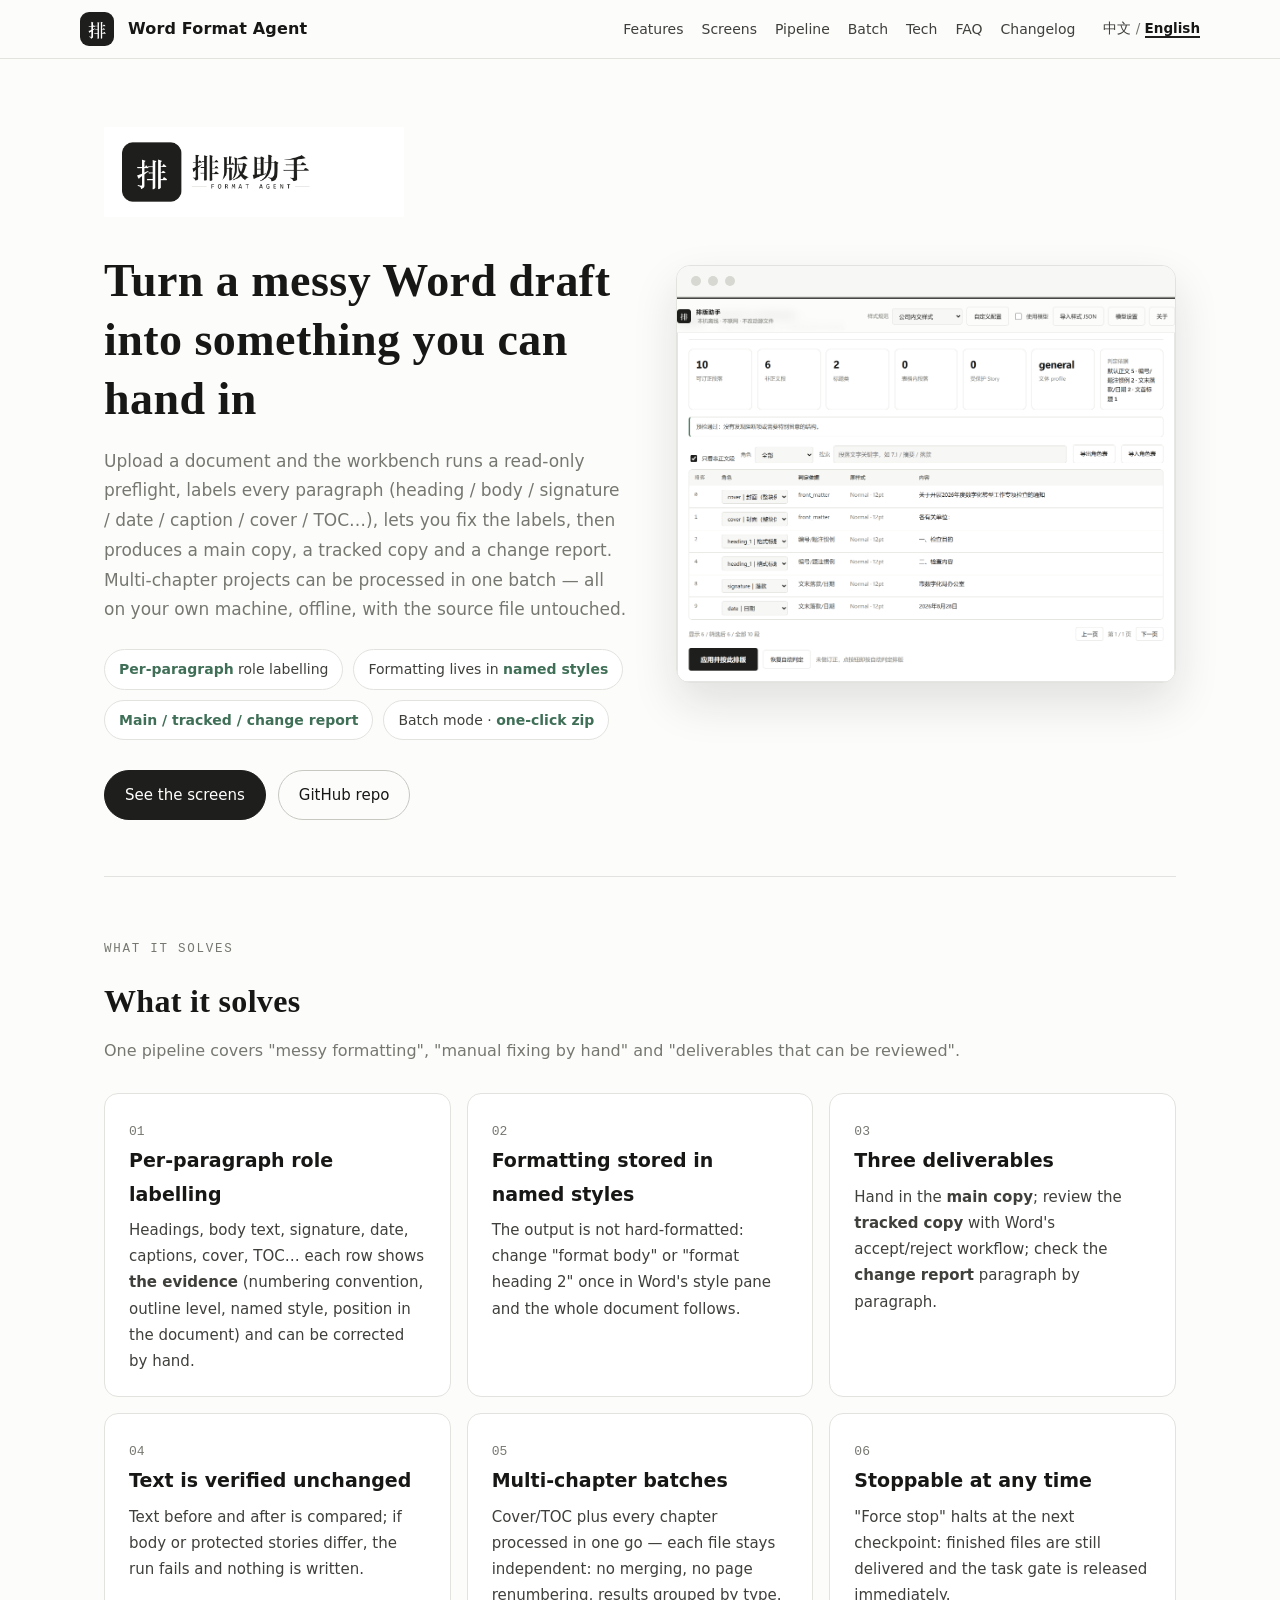
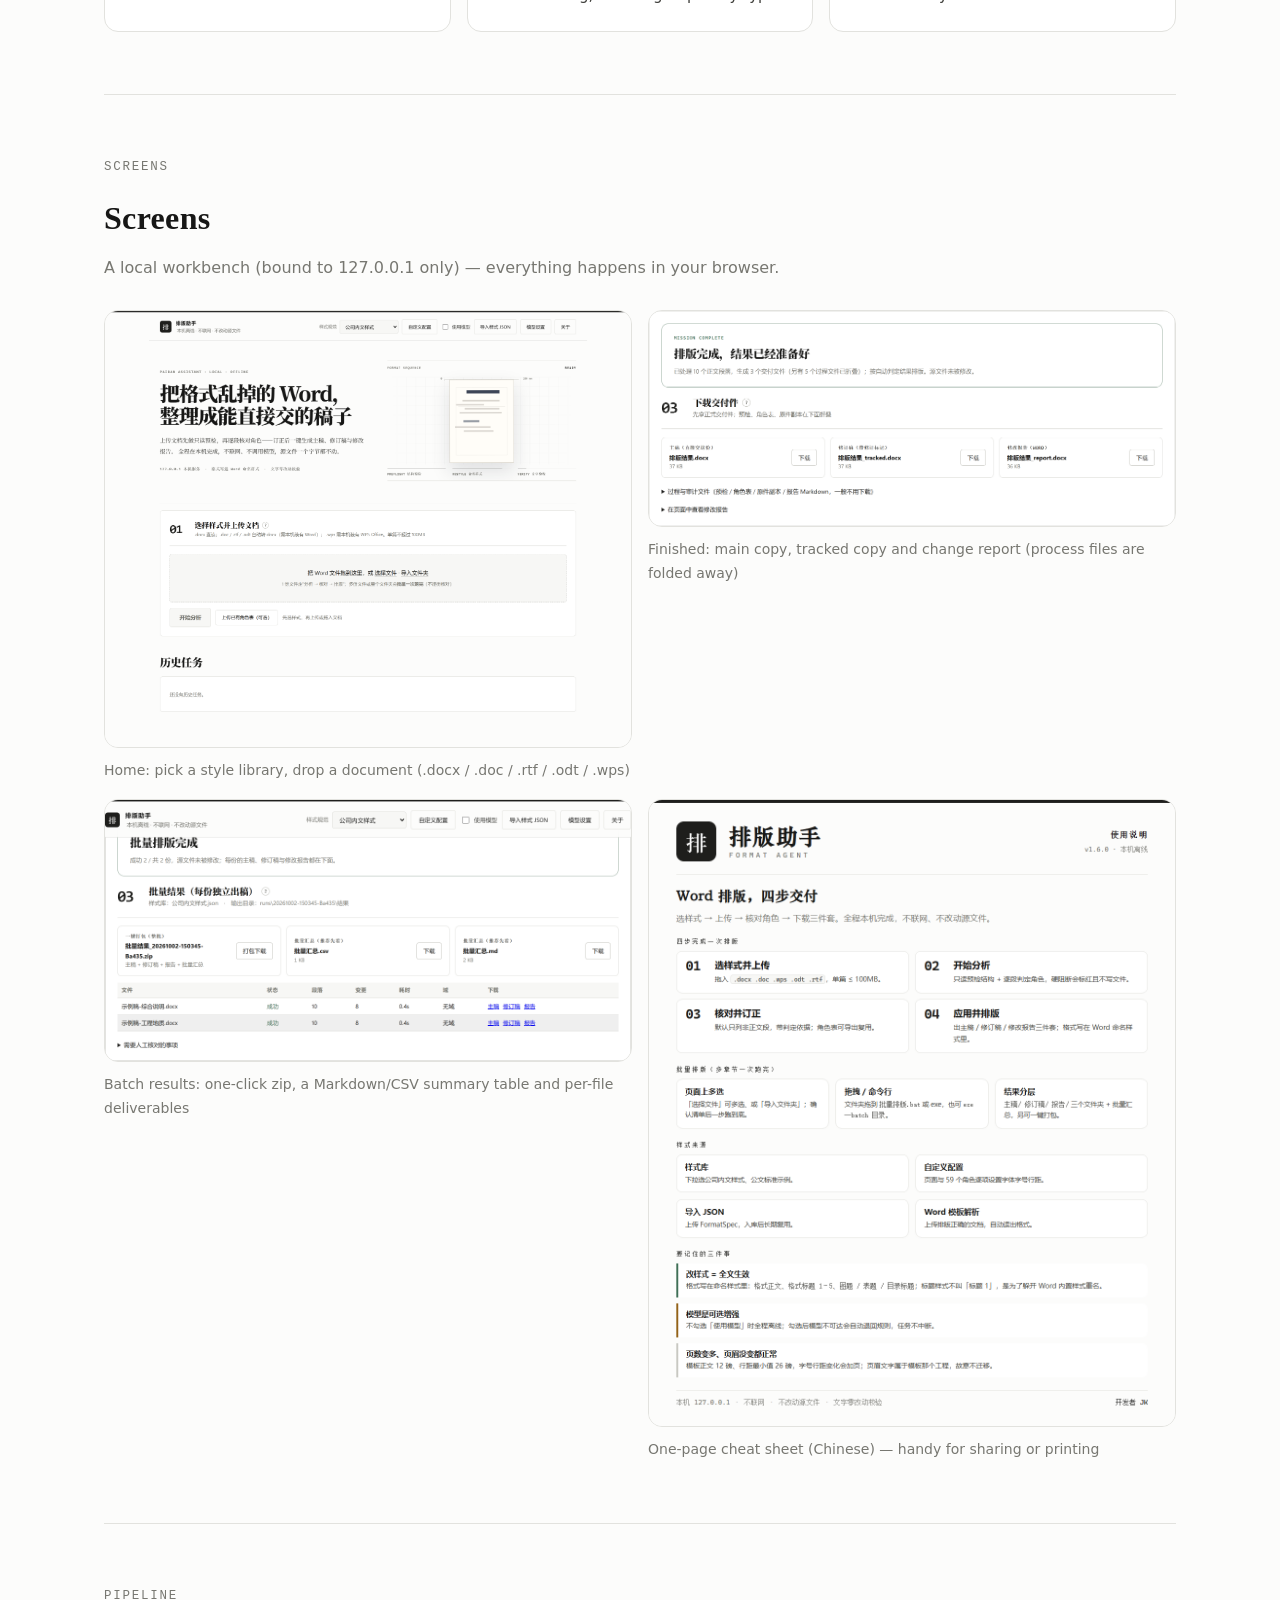
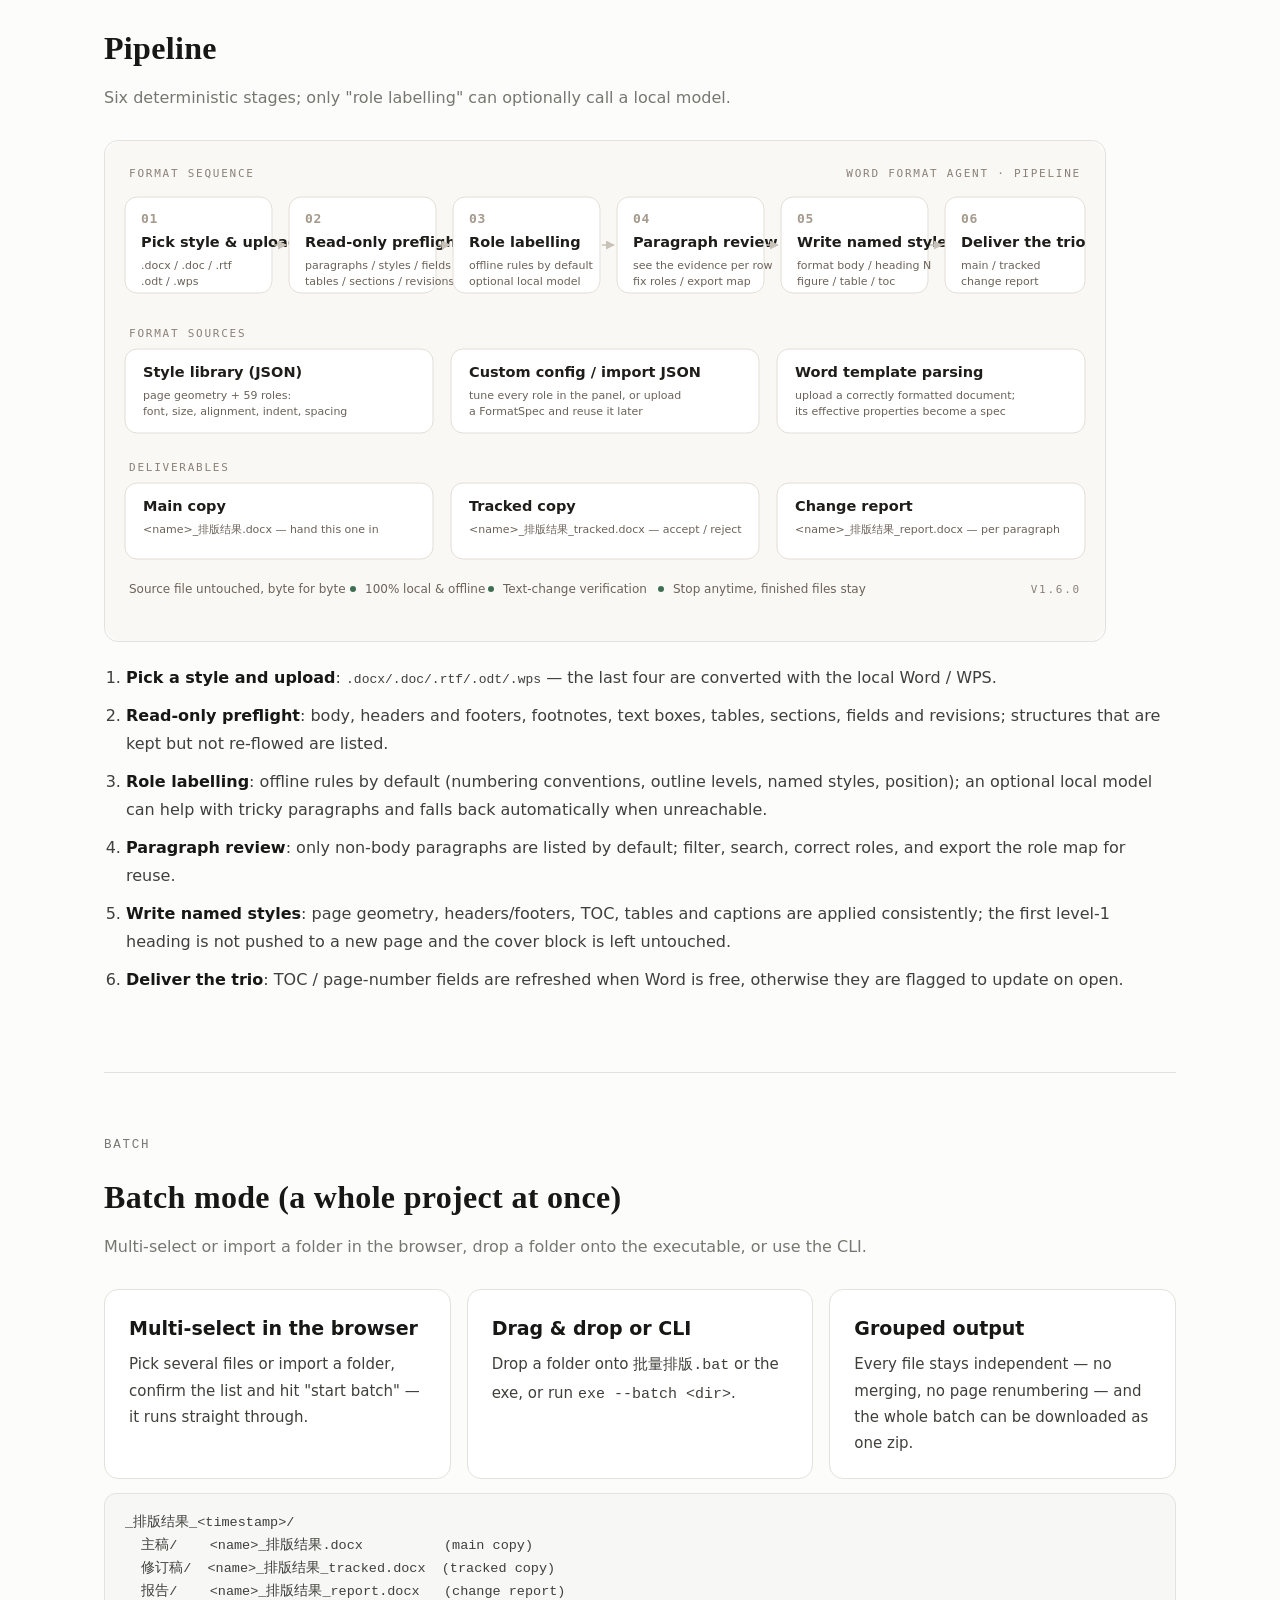
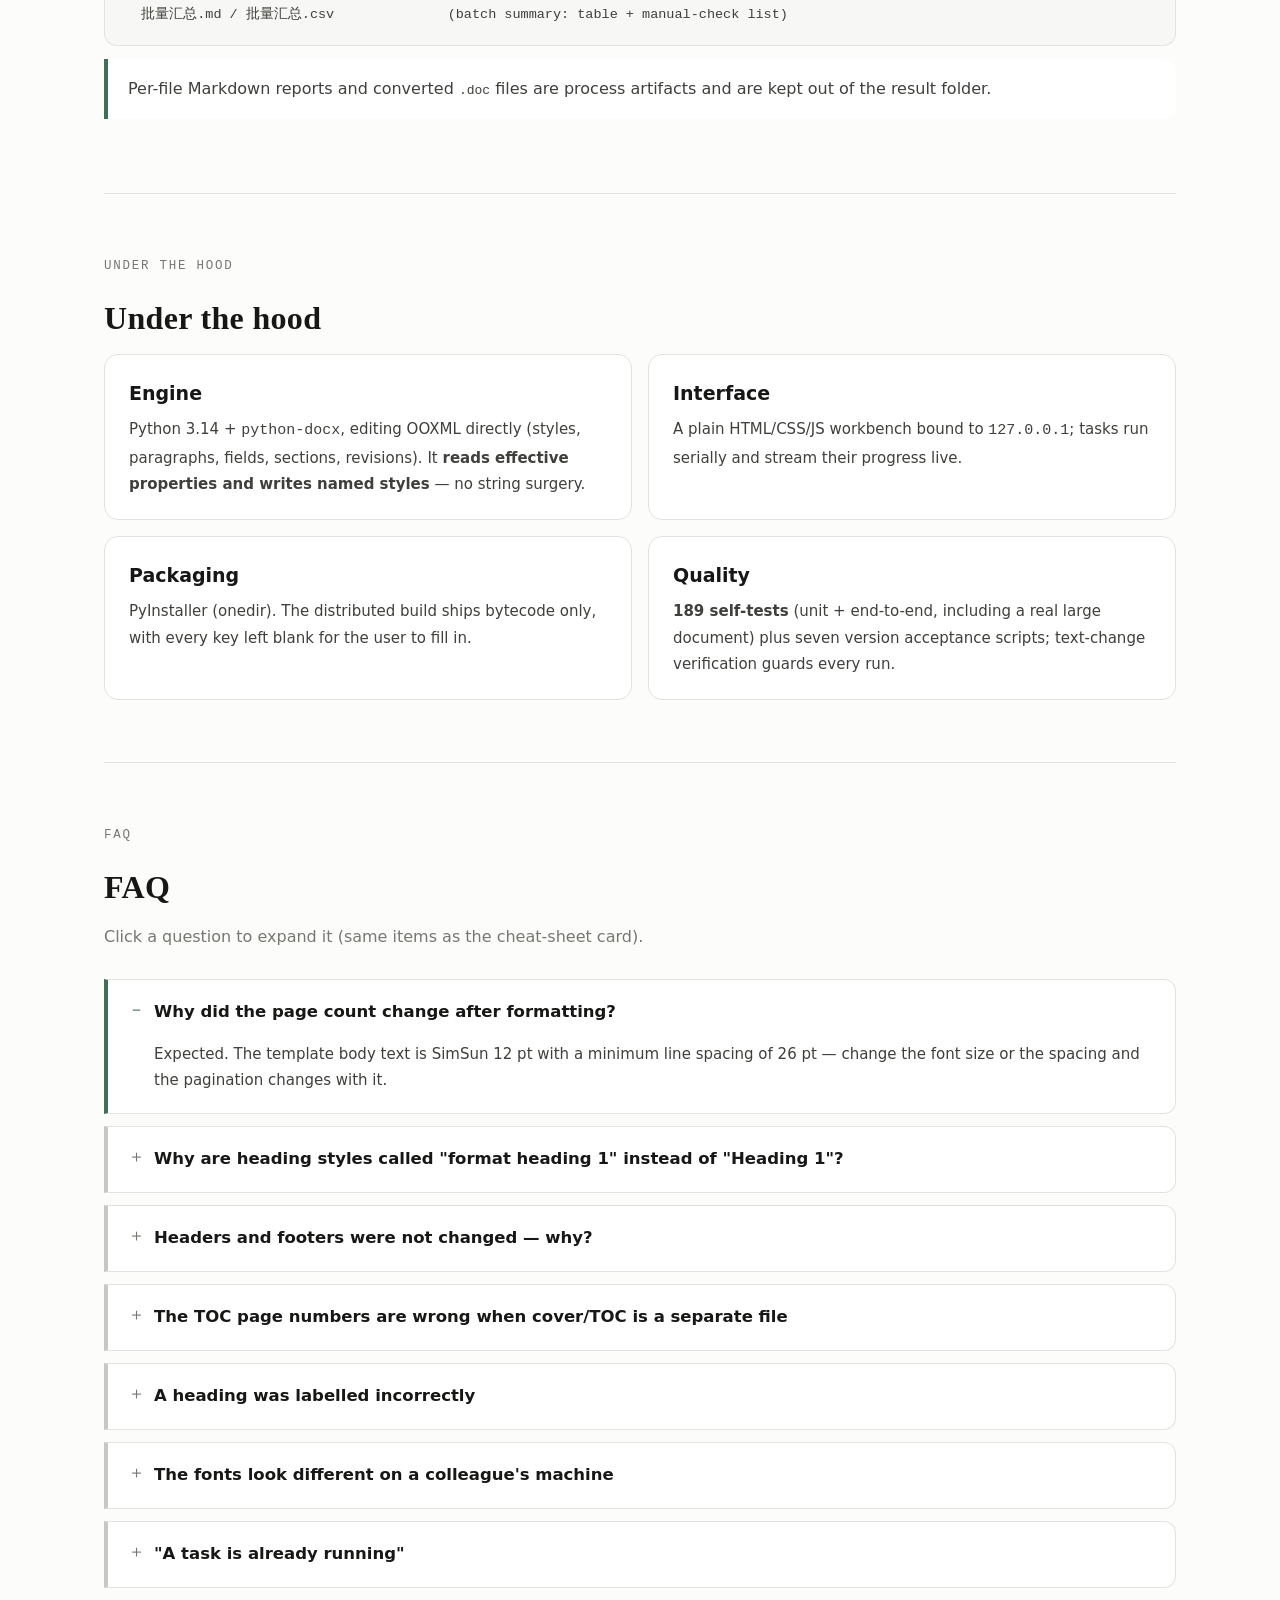
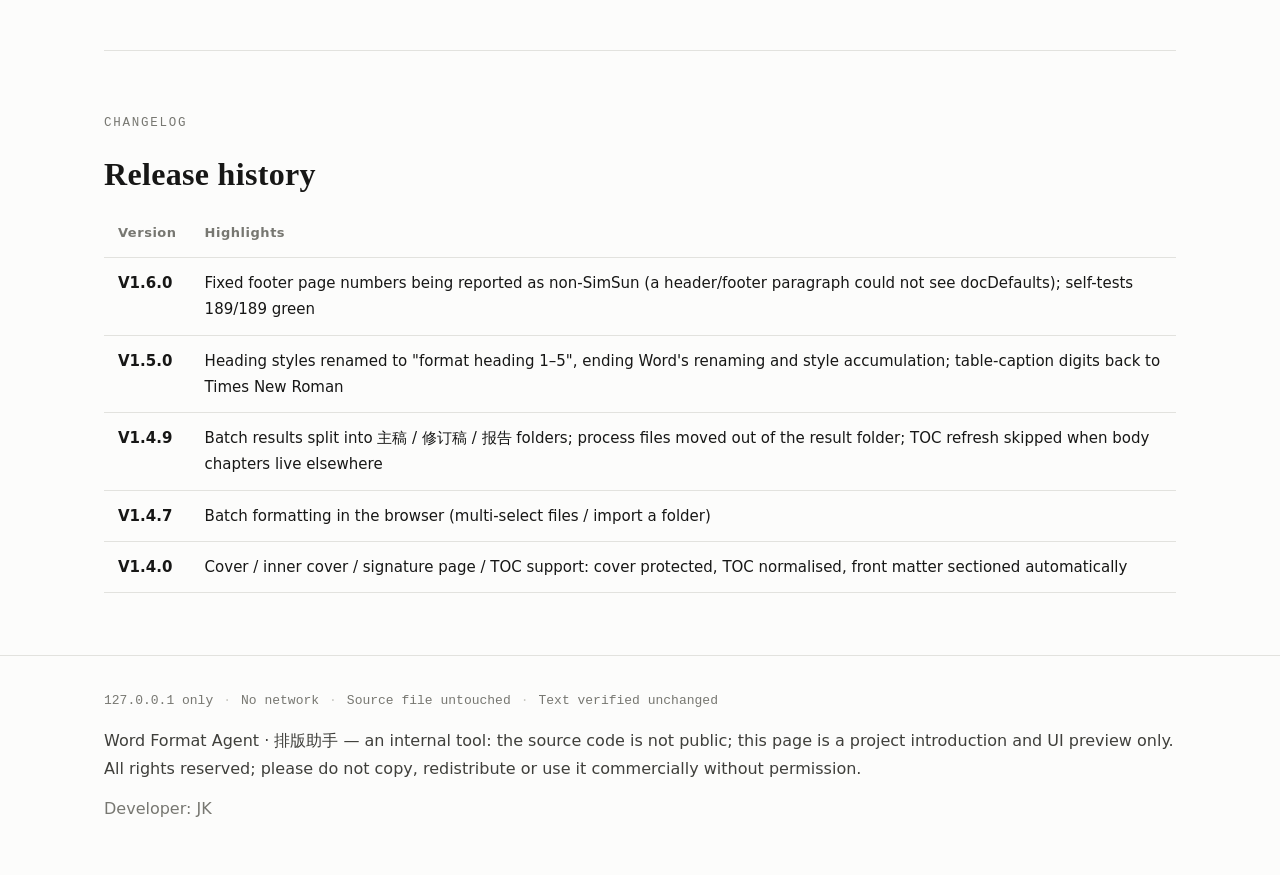
==== en.html @ 4403cfdd "更新介绍页与配图（4 个文件）" ====
<!doctype html>
<html lang="en">
<head>
<meta charset="utf-8">
<meta name="viewport" content="width=device-width, initial-scale=1">
<title>Word Format Agent — an offline Word formatting workbench</title>
<meta name="description" content="Turn a messy Word draft into something you can hand in: per-paragraph role labelling, formatting written into Word named styles, and a deliverable trio (main / tracked / change report). Runs entirely on your machine, never touches the source file.">
<meta property="og:title" content="Word Format Agent">
<meta property="og:description" content="An offline Word formatting workbench: per-paragraph role labelling, formatting stored in named styles, three deliverables per document.">
<meta property="og:url" content="https://jkcode8.github.io/word-format-agent-showcase/en.html">
<meta property="og:type" content="website">
<meta property="og:image" content="https://jkcode8.github.io/word-format-agent-showcase/%E5%93%81%E7%89%8C%E8%B5%84%E6%BA%90/%E5%B0%81%E9%9D%A2-%E6%A8%AA%E7%89%88-1280x640.png">
<meta property="og:image:width" content="1280">
<meta property="og:image:height" content="640">
<link rel="alternate" hreflang="zh-CN" href="index.html">
<link rel="alternate" hreflang="en" href="en.html">
<link rel="stylesheet" href="site.css">
</head>
<body>

<header class="nav">
  <div class="wrap nav-in">
    <img src="品牌资源/mark.png" alt="Word Format Agent">
    <span class="brand">Word Format Agent</span>
    <nav>
      <a href="#features">Features</a>
      <a href="#ui">Screens</a>
      <a href="#flow">Pipeline</a>
      <a href="#batch">Batch</a>
      <a href="#tech">Tech</a>
      <a href="#faq">FAQ</a>
      <a href="#history">Changelog</a>
    </nav>
    <span class="lang"><a href="index.html">中文</a> / <a class="on" href="en.html">English</a></span>
  </div>
</header>

<main class="wrap">

  <div class="hero">
    <div>
      <img class="lockup" src="品牌资源/lockup-wide.png" alt="Word Format Agent">
      <h1>Turn a messy Word draft<br>into something you can hand in</h1>
      <p class="lead">Upload a document and the workbench runs a read-only preflight, labels every paragraph
        (heading / body / signature / date / caption / cover / TOC…), lets you fix the labels, then produces a
        main copy, a tracked copy and a change report.<br>
        Multi-chapter projects can be processed in one batch — all on your own machine, offline, with the source file untouched.</p>
      <ul class="chips">
        <li><b>Per-paragraph</b> role labelling</li>
        <li>Formatting lives in <b>named styles</b></li>
        <li><b>Main / tracked / change report</b></li>
        <li>Batch mode · <b>one-click zip</b></li>
      </ul>
      <div class="cta">
        <a class="btn" href="#ui">See the screens</a>
        <a class="btn ghost" href="https://github.com/Jkcode8/word-format-agent-showcase">GitHub repo</a>
      </div>
    </div>
    <div class="shot">
      <div class="bar"><span class="dot"></span><span class="dot"></span><span class="dot"></span></div>
      <img src="docs/images/02-review.png" alt="Review screen">
    </div>
  </div>

  <section id="features">
    <p class="mono">What it solves</p>
    <h2>What it solves</h2>
    <p class="sec-sub">One pipeline covers "messy formatting", "manual fixing by hand" and "deliverables that can be reviewed".</p>
    <div class="grid g3">
      <div class="card"><span class="no">01</span><h3>Per-paragraph role labelling</h3>
        <p>Headings, body text, signature, date, captions, cover, TOC… each row shows <b>the evidence</b>
          (numbering convention, outline level, named style, position in the document) and can be corrected by hand.</p></div>
      <div class="card"><span class="no">02</span><h3>Formatting stored in named styles</h3>
        <p>The output is not hard-formatted: change "format body" or "format heading 2" once in Word's style pane
          and the whole document follows.</p></div>
      <div class="card"><span class="no">03</span><h3>Three deliverables</h3>
        <p>Hand in the <b>main copy</b>; review the <b>tracked copy</b> with Word's accept/reject workflow;
          check the <b>change report</b> paragraph by paragraph.</p></div>
      <div class="card"><span class="no">04</span><h3>Text is verified unchanged</h3>
        <p>Text before and after is compared; if body or protected stories differ, the run fails and nothing is written.</p></div>
      <div class="card"><span class="no">05</span><h3>Multi-chapter batches</h3>
        <p>Cover/TOC plus every chapter processed in one go — each file stays independent: no merging,
          no page renumbering, results grouped by type.</p></div>
      <div class="card"><span class="no">06</span><h3>Stoppable at any time</h3>
        <p>"Force stop" halts at the next checkpoint: finished files are still delivered and the task gate is released immediately.</p></div>
    </div>
  </section>

  <section id="ui">
    <p class="mono">Screens</p>
    <h2>Screens</h2>
    <p class="sec-sub">A local workbench (bound to 127.0.0.1 only) — everything happens in your browser.</p>
    <div class="grid g2">
      <figure><img src="docs/images/01-home.png" alt="Home screen with upload area">
        <figcaption>Home: pick a style library, drop a document (.docx / .doc / .rtf / .odt / .wps)</figcaption></figure>
      <figure><img src="docs/images/03-deliverables.png" alt="Finished run with three deliverables">
        <figcaption>Finished: main copy, tracked copy and change report (process files are folded away)</figcaption></figure>
    </div>
    <div class="grid g2" style="margin-top:16px">
      <figure><img src="docs/images/04-batch.png" alt="Batch results">
        <figcaption>Batch results: one-click zip, a Markdown/CSV summary table and per-file deliverables</figcaption></figure>
      <figure><img src="品牌资源/使用说明卡片-精简版-1080.png" alt="One-page cheat sheet">
        <figcaption>One-page cheat sheet (Chinese) — handy for sharing or printing</figcaption></figure>
    </div>
  </section>

  <section id="flow">
    <p class="mono">Pipeline</p>
    <h2>Pipeline</h2>
    <p class="sec-sub">Six deterministic stages; only "role labelling" can optionally call a local model.</p>
    <figure><img src="docs/images/flow-en.svg" alt="Pipeline: pick style and upload, read-only preflight, role labelling, paragraph review, write named styles, deliver the trio"></figure>
    <ol class="steps" style="margin-top:22px">
      <li><b>Pick a style and upload</b>: <code>.docx/.doc/.rtf/.odt/.wps</code> — the last four are converted with the local Word / WPS.</li>
      <li><b>Read-only preflight</b>: body, headers and footers, footnotes, text boxes, tables, sections, fields and revisions; structures that are kept but not re-flowed are listed.</li>
      <li><b>Role labelling</b>: offline rules by default (numbering conventions, outline levels, named styles, position); an optional local model can help with tricky paragraphs and falls back automatically when unreachable.</li>
      <li><b>Paragraph review</b>: only non-body paragraphs are listed by default; filter, search, correct roles, and export the role map for reuse.</li>
      <li><b>Write named styles</b>: page geometry, headers/footers, TOC, tables and captions are applied consistently; the first level-1 heading is not pushed to a new page and the cover block is left untouched.</li>
      <li><b>Deliver the trio</b>: TOC / page-number fields are refreshed when Word is free, otherwise they are flagged to update on open.</li>
    </ol>
  </section>

  <section id="batch">
    <p class="mono">Batch</p>
    <h2>Batch mode (a whole project at once)</h2>
    <p class="sec-sub">Multi-select or import a folder in the browser, drop a folder onto the executable, or use the CLI.</p>
    <div class="grid g3">
      <div class="card"><h3>Multi-select in the browser</h3><p>Pick several files or import a folder, confirm the list and hit "start batch" — it runs straight through.</p></div>
      <div class="card"><h3>Drag &amp; drop or CLI</h3><p>Drop a folder onto <code>批量排版.bat</code> or the exe, or run <code>exe --batch &lt;dir&gt;</code>.</p></div>
      <div class="card"><h3>Grouped output</h3><p>Every file stays independent — no merging, no page renumbering — and the whole batch can be downloaded as one zip.</p></div>
    </div>
    <pre>_排版结果_&lt;timestamp&gt;/
  主稿/    &lt;name&gt;_排版结果.docx          (main copy)
  修订稿/  &lt;name&gt;_排版结果_tracked.docx  (tracked copy)
  报告/    &lt;name&gt;_排版结果_report.docx   (change report)
  批量汇总.md / 批量汇总.csv              (batch summary: table + manual-check list)</pre>
    <p class="note">Per-file Markdown reports and converted <code>.doc</code> files are process artifacts and are kept out of the result folder.</p>
  </section>

  <section id="tech">
    <p class="mono">Under the hood</p>
    <h2>Under the hood</h2>
    <div class="grid g2">
      <div class="card"><h3>Engine</h3><p>Python 3.14 + <code>python-docx</code>, editing OOXML directly (styles, paragraphs, fields, sections, revisions). It <b>reads effective properties and writes named styles</b> — no string surgery.</p></div>
      <div class="card"><h3>Interface</h3><p>A plain HTML/CSS/JS workbench bound to <code>127.0.0.1</code>; tasks run serially and stream their progress live.</p></div>
      <div class="card"><h3>Packaging</h3><p>PyInstaller (onedir). The distributed build ships bytecode only, with every key left blank for the user to fill in.</p></div>
      <div class="card"><h3>Quality</h3><p><b>189 self-tests</b> (unit + end-to-end, including a real large document) plus seven version acceptance scripts; text-change verification guards every run.</p></div>
    </div>
  </section>

  <section id="faq">
    <p class="mono">FAQ</p>
    <h2>FAQ</h2>
    <p class="sec-sub">Click a question to expand it (same items as the cheat-sheet card).</p>
    <div class="faq">
      <details open>
        <summary>Why did the page count change after formatting?</summary>
        <p>Expected. The template body text is SimSun 12 pt with a minimum line spacing of 26 pt — change the font size
          or the spacing and the pagination changes with it.</p>
      </details>
      <details>
        <summary>Why are heading styles called "format heading 1" instead of "Heading 1"?</summary>
        <p>"Heading 1" collides with Word's built-in style: when Word saves after refreshing fields it renames the custom
          style to "Heading 11 / 21 / 31" and swaps its style ID, so the style table keeps growing. With
          "format heading N" both the name and the ID stay stable — and the formatting still lives in the style,
          so one edit updates the whole document.</p>
      </details>
      <details>
        <summary>Headers and footers were not changed — why?</summary>
        <p>On purpose. The template's header carries that project's name; copying it into another document would be wrong.
          To migrate header text, configure <code>page.section_overrides</code> for the target document's sections.</p>
      </details>
      <details>
        <summary>The TOC page numbers are wrong when cover/TOC is a separate file</summary>
        <p>If the cover and TOC live in their own file, the TOC field in that file cannot resolve the chapter page numbers.
          The tool detects this, <b>skips the refresh and keeps the existing TOC</b>, and lists the file under
          "needs manual check" in the batch summary — refresh the TOC in the merged document or check it by hand.</p>
      </details>
      <details>
        <summary>A heading was labelled incorrectly</summary>
        <p>Correct its role in the review table; for documents of the same kind, export the role map and apply it on the
          next upload.</p>
      </details>
      <details>
        <summary>The fonts look different on a colleague's machine</summary>
        <p>Deliverables rely on the local installation of Chinese fonts (SimHei, SimSun, FangSong_GB2312 …).
          Install the same font set on every machine, otherwise Word substitutes them.</p>
      </details>
      <details>
        <summary>"A task is already running"</summary>
        <p>Tasks run one at a time: wait for the current run to finish (this avoids file and Office process conflicts).
          For big documents you can also use "force stop": it halts at the next checkpoint and keeps finished files.</p>
      </details>
    </div>
  </section>

  <section id="history">
    <p class="mono">Changelog</p>
    <h2>Release history</h2>
    <table>
      <thead><tr><th>Version</th><th>Highlights</th></tr></thead>
      <tbody>
        <tr><td><b>V1.6.0</b></td><td>Fixed footer page numbers being reported as non-SimSun (a header/footer paragraph could not see docDefaults); self-tests 189/189 green</td></tr>
        <tr><td><b>V1.5.0</b></td><td>Heading styles renamed to "format heading 1–5", ending Word's renaming and style accumulation; table-caption digits back to Times New Roman</td></tr>
        <tr><td><b>V1.4.9</b></td><td>Batch results split into 主稿 / 修订稿 / 报告 folders; process files moved out of the result folder; TOC refresh skipped when body chapters live elsewhere</td></tr>
        <tr><td><b>V1.4.7</b></td><td>Batch formatting in the browser (multi-select files / import a folder)</td></tr>
        <tr><td><b>V1.4.0</b></td><td>Cover / inner cover / signature page / TOC support: cover protected, TOC normalised, front matter sectioned automatically</td></tr>
      </tbody>
    </table>
  </section>

</main>

<footer>
  <div class="wrap">
    <div class="facts">
      <span>127.0.0.1 only</span><span>No network</span><span>Source file untouched</span><span>Text verified unchanged</span>
    </div>
    <p style="margin-top:14px">Word Format Agent · 排版助手 — an internal tool: the source code is not public; this page is
      a project introduction and UI preview only. All rights reserved; please do not copy, redistribute or use it commercially
      without permission.</p>
    <p class="sec-sub" style="margin:0">Developer: JK</p>
  </div>
</footer>

</body>
</html>
---- site.css ----
/* 展示页共用样式（中英两版共用） */
  :root {
    --bg: #fcfcfb; --surface: #ffffff; --surface2: #f7f7f5;
    --ink: #171716; --ink2: #3f3f3b; --muted: #777771;
    --border: #e2e2de; --border-strong: #c8c8c2;
    --accent: #1e1e1c; --success: #3f6f56; --warning: #936218;
    --display: "方正小标宋简体", "华文中宋", "STZhongsong", "Source Han Serif SC", STSong, SimSun, serif;
    --ui: "Microsoft YaHei UI", "PingFang SC", "Segoe UI", system-ui, sans-serif;
    --mono: "Cascadia Mono", Consolas, "Courier New", monospace;
    --w: 1120px;
  }
  * { box-sizing: border-box; }
  html { scroll-behavior: smooth; }
  body { margin: 0; background: var(--bg); color: var(--ink); font-family: var(--ui); line-height: 1.75; }
  img { max-width: 100%; }
  a { color: var(--ink); }
  .wrap { max-width: var(--w); margin: 0 auto; padding: 0 24px; }
  .mono { font-family: var(--mono); letter-spacing: .14em; font-size: 12.5px; color: var(--muted); text-transform: uppercase; }

  /* 顶栏 */
  header.nav { position: sticky; top: 0; z-index: 20; background: rgba(252,252,251,.92);
    backdrop-filter: saturate(160%) blur(8px); border-bottom: 1px solid var(--border); }
  .nav-in { display: flex; align-items: center; gap: 14px; padding: 12px 0; }
  .nav-in img { width: 34px; height: 34px; border-radius: 9px; }
  .nav-in .brand { font-weight: 700; letter-spacing: .01em; }
  .nav-in nav { margin-left: auto; display: flex; gap: 18px; flex-wrap: wrap; }
  .nav-in nav a { font-size: 14px; color: var(--ink2); text-decoration: none; }
  .nav-in nav a:hover { color: var(--ink); text-decoration: underline; }

  /* 英雄区 */
  .hero { display: grid; grid-template-columns: 1.05fr 1fr; gap: 46px; align-items: center; padding: 68px 0 56px; }
  .hero .lockup { width: 300px; margin-bottom: 26px; }
  h1 { font-family: var(--display); font-size: 46px; line-height: 1.28; margin: 0; letter-spacing: .01em; }
  .lead { color: var(--muted); font-size: 17px; margin: 18px 0 0; }
  .chips { list-style: none; padding: 0; margin: 24px 0 0; display: flex; gap: 10px; flex-wrap: wrap; }
  .chips li { background: var(--surface); border: 1px solid var(--border); border-radius: 999px;
    padding: 7px 14px; font-size: 14px; color: var(--ink2); }
  .chips li b { color: var(--success); }
  .cta { margin-top: 30px; display: flex; gap: 12px; flex-wrap: wrap; }
  .btn { display: inline-block; padding: 11px 20px; border-radius: 999px; text-decoration: none;
    font-size: 15px; border: 1px solid var(--accent); background: var(--accent); color: #fff; }
  .btn.ghost { background: transparent; color: var(--ink); border-color: var(--border-strong); }
  .btn:hover { opacity: .88; }
  .shot { border: 1px solid var(--border); border-radius: 14px; overflow: hidden; background: var(--surface);
    box-shadow: 0 20px 46px rgba(23,23,22,.12); }
  .shot .bar { display: flex; gap: 7px; padding: 10px 14px; background: var(--surface2); border-bottom: 1px solid var(--border); }
  .shot .dot { width: 10px; height: 10px; border-radius: 50%; background: #d8d8d2; }
  .shot img { display: block; width: 100%; }

  section { padding: 62px 0; border-top: 1px solid var(--border); }
  h2 { font-family: var(--display); font-size: 32px; margin: 0 0 8px; letter-spacing: .01em; }
  h3 { font-size: 19px; margin: 0 0 6px; }
  p { margin: 0 0 12px; color: var(--ink2); }
  .sec-sub { color: var(--muted); margin-bottom: 28px; }

  .grid { display: grid; gap: 16px; }
  .g3 { grid-template-columns: repeat(3, 1fr); }
  .g2 { grid-template-columns: repeat(2, 1fr); }
  .card { background: var(--surface); border: 1px solid var(--border); border-radius: 14px; padding: 22px 24px; }
  .card .no { font-family: var(--mono); font-size: 13px; color: var(--muted); }
  .card p { margin: 6px 0 0; font-size: 15px; }

  figure { margin: 0; }
  figure img { border: 1px solid var(--border); border-radius: 14px; display: block; }
  figcaption { margin-top: 10px; font-size: 14px; color: var(--muted); }

  ol.steps { padding-left: 22px; }
  ol.steps li { margin-bottom: 10px; color: var(--ink2); }
  ol.steps b { color: var(--ink); }
  pre { background: var(--surface2); border: 1px solid var(--border); border-radius: 12px;
    padding: 18px 20px; overflow: auto; font-family: var(--mono); font-size: 13.5px; color: var(--ink2); line-height: 1.7; }

  table { width: 100%; border-collapse: collapse; font-size: 15px; }
  th, td { text-align: left; padding: 12px 14px; border-bottom: 1px solid var(--border); vertical-align: top; }
  th { font-size: 13px; color: var(--muted); font-weight: 600; letter-spacing: .04em; }
  td b { color: var(--ink); }

  /* 语言切换 */
  .lang { margin-left: 14px; font-size: 13.5px; color: var(--muted); white-space: nowrap; }
  .lang a { color: var(--ink2); text-decoration: none; }
  .lang a.on { color: var(--ink); font-weight: 700; border-bottom: 2px solid var(--accent); }
  .lang a:hover { text-decoration: underline; }

  /* 常见问题（可折叠） */
  .faq { display: grid; gap: 12px; }
  .faq details { background: var(--surface); border: 1px solid var(--border);
    border-left: 4px solid var(--border-strong); border-radius: 0 12px 12px 0; padding: 4px 4px 4px 0; }
  .faq details[open] { border-left-color: var(--success); }
  .faq summary { cursor: pointer; list-style: none; padding: 14px 20px 14px 46px; position: relative;
    font-weight: 700; font-size: 16.5px; }
  .faq summary::-webkit-details-marker { display: none; }
  .faq summary::before { content: "＋"; position: absolute; left: 20px; top: 13px;
    font-family: var(--mono); font-weight: 400; color: var(--muted); }
  .faq details[open] summary::before { content: "－"; color: var(--success); }
  .faq details p { margin: 0; padding: 0 20px 16px 46px; font-size: 15px; color: var(--ink2); }
  .faq details code { font-family: var(--mono); font-size: 13.5px; background: var(--surface2);
    border: 1px solid var(--border); border-radius: 5px; padding: 1px 6px; }

  footer { border-top: 1px solid var(--border); padding: 34px 0 54px; }
  footer .facts { font-family: var(--mono); font-size: 13px; color: var(--muted); }
  footer .facts span:not(:last-child)::after { content: "·"; margin: 0 10px; color: var(--border-strong); }
  .note { background: var(--surface); border-left: 4px solid var(--success); border-radius: 0 12px 12px 0;
    padding: 16px 20px; color: var(--ink2); }

  @media (max-width: 940px) {
    .hero { grid-template-columns: 1fr; gap: 32px; padding: 44px 0 36px; }
    h1 { font-size: 36px; }
    .g3, .g2 { grid-template-columns: 1fr; }
    .nav-in nav { display: none; }
    section { padding: 46px 0; }
  }
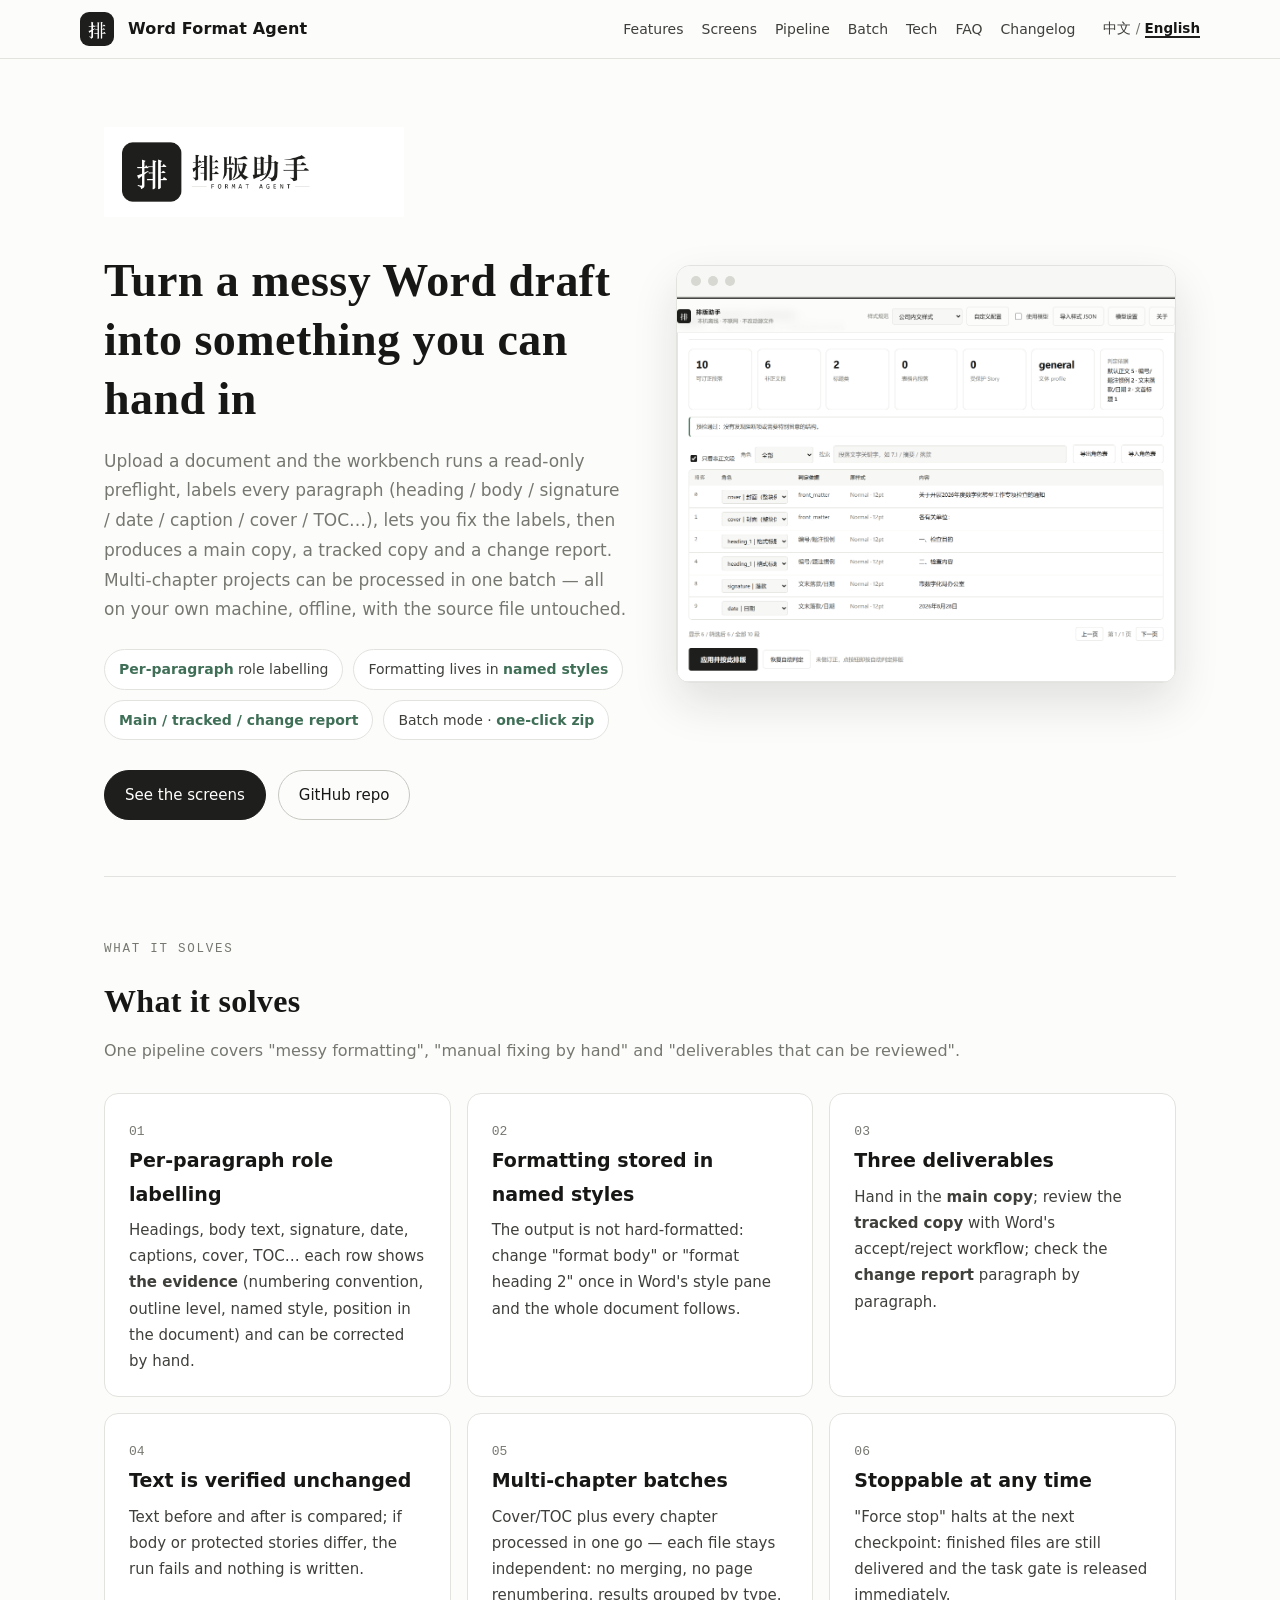
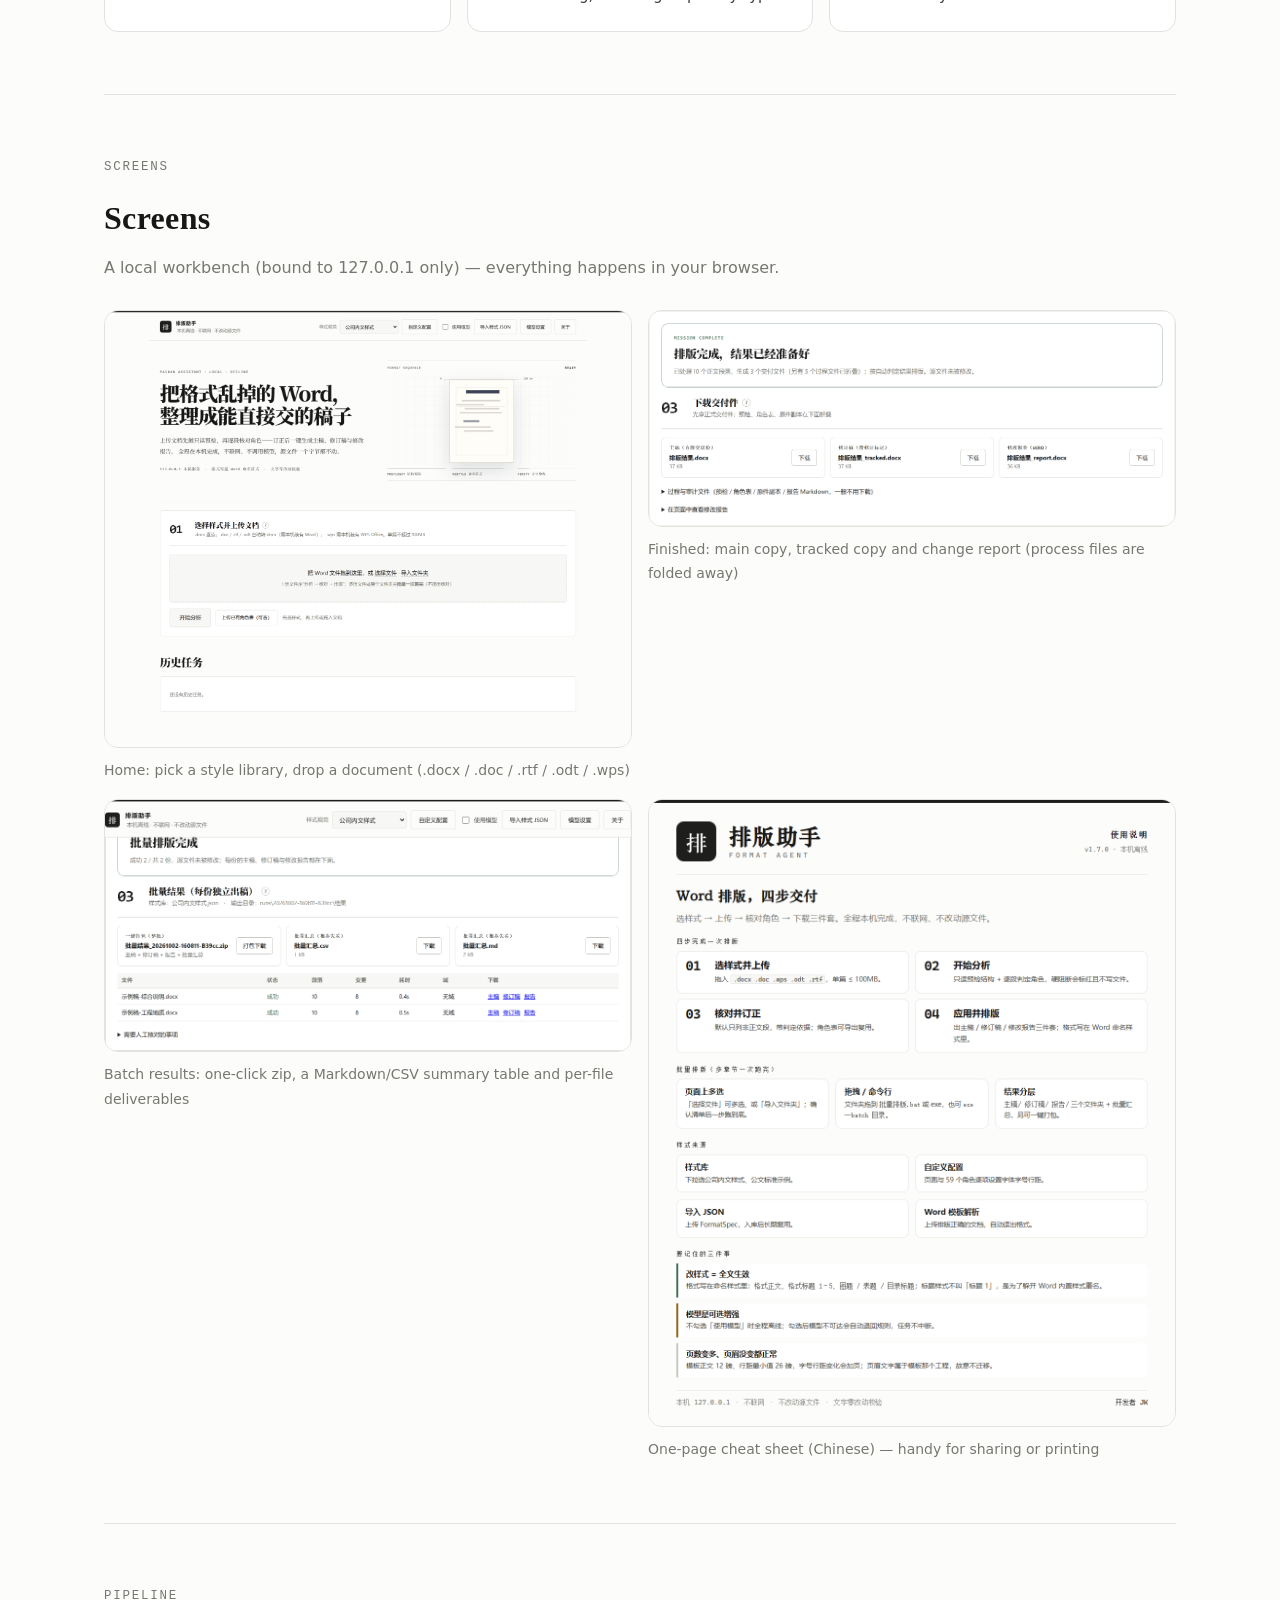
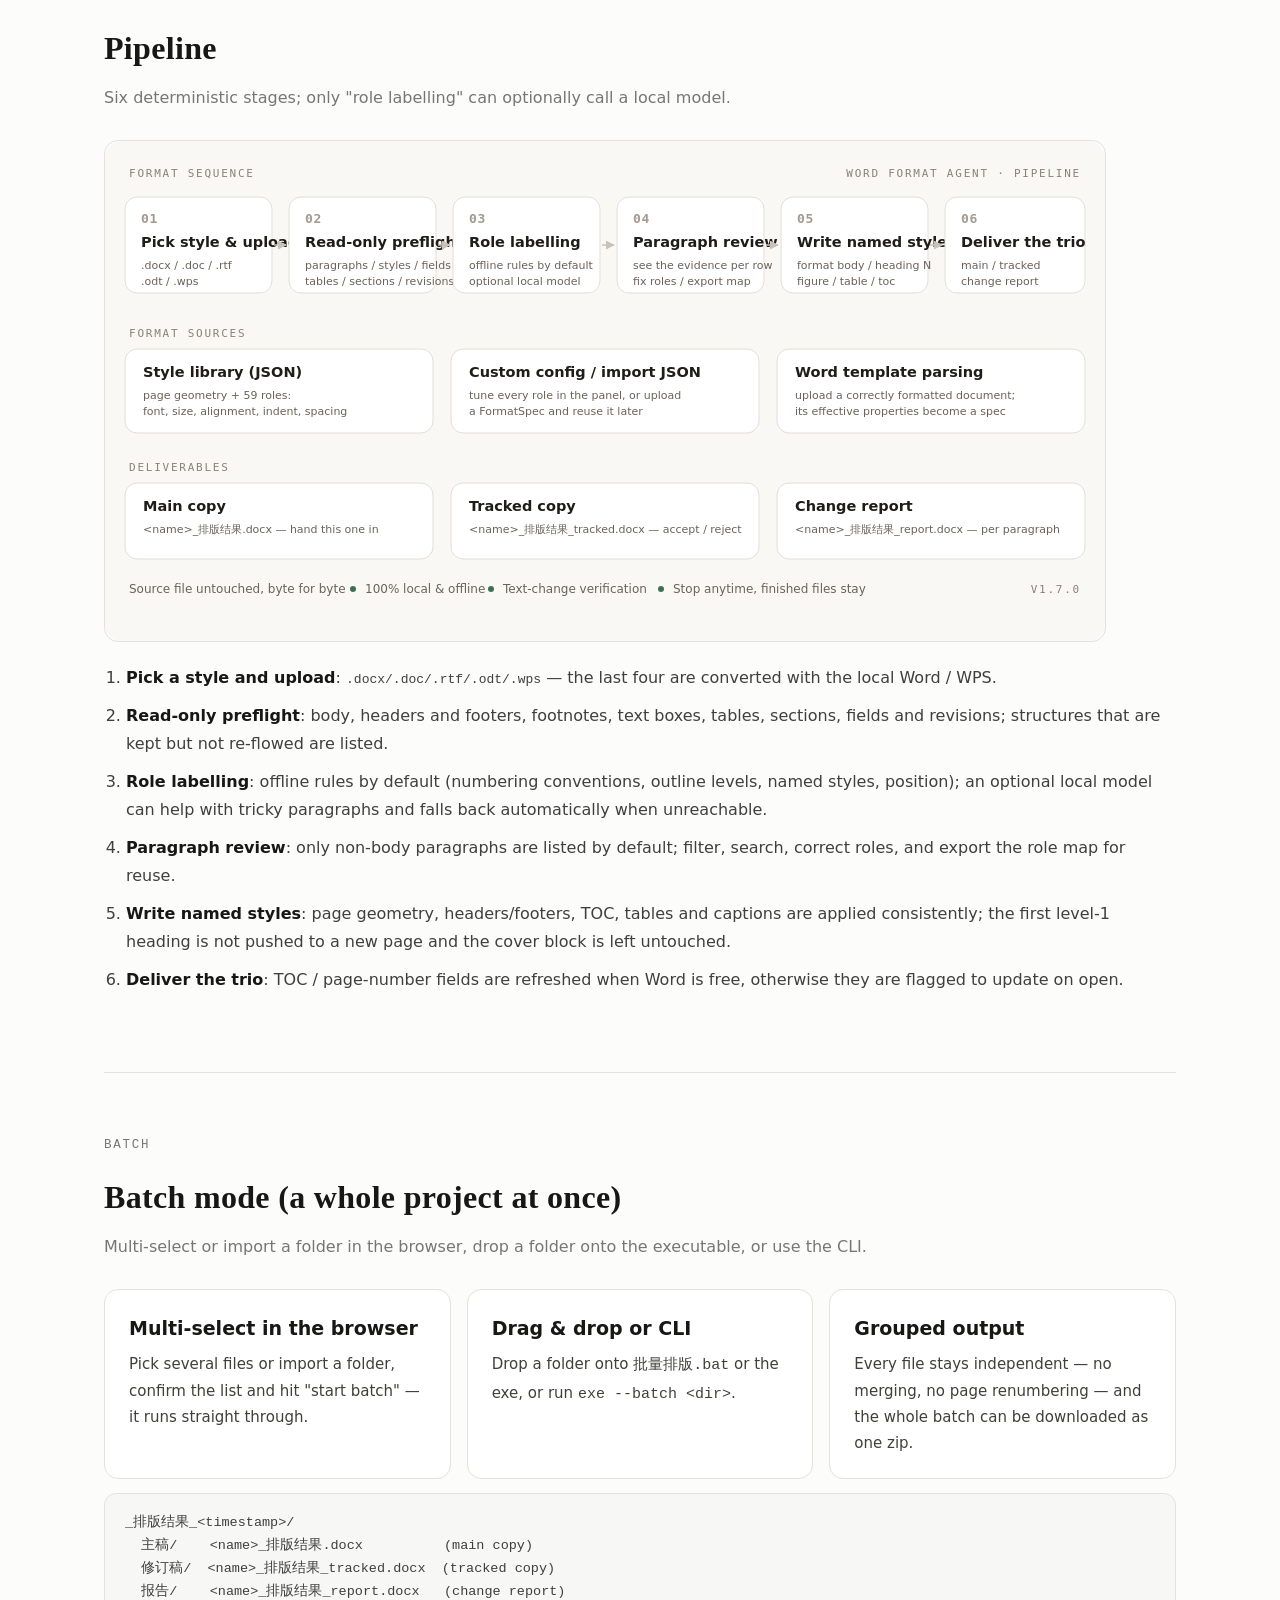
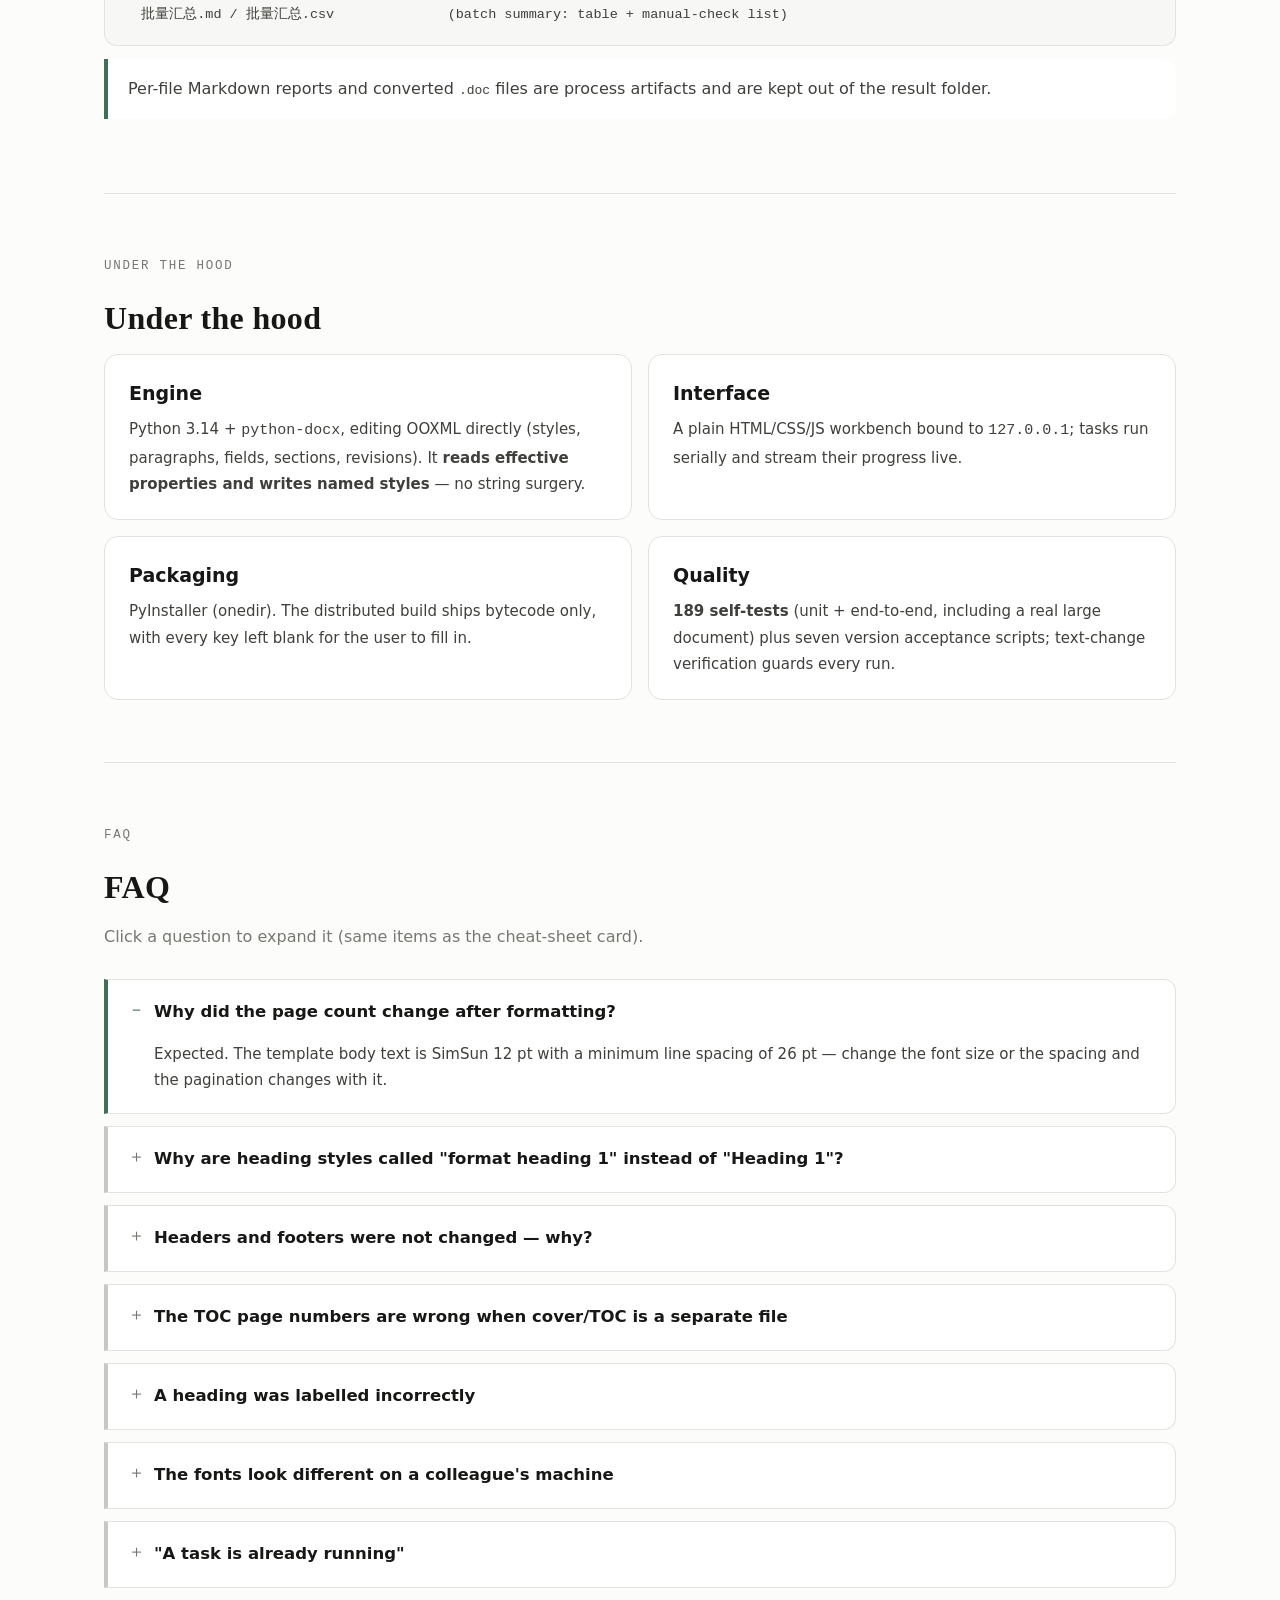
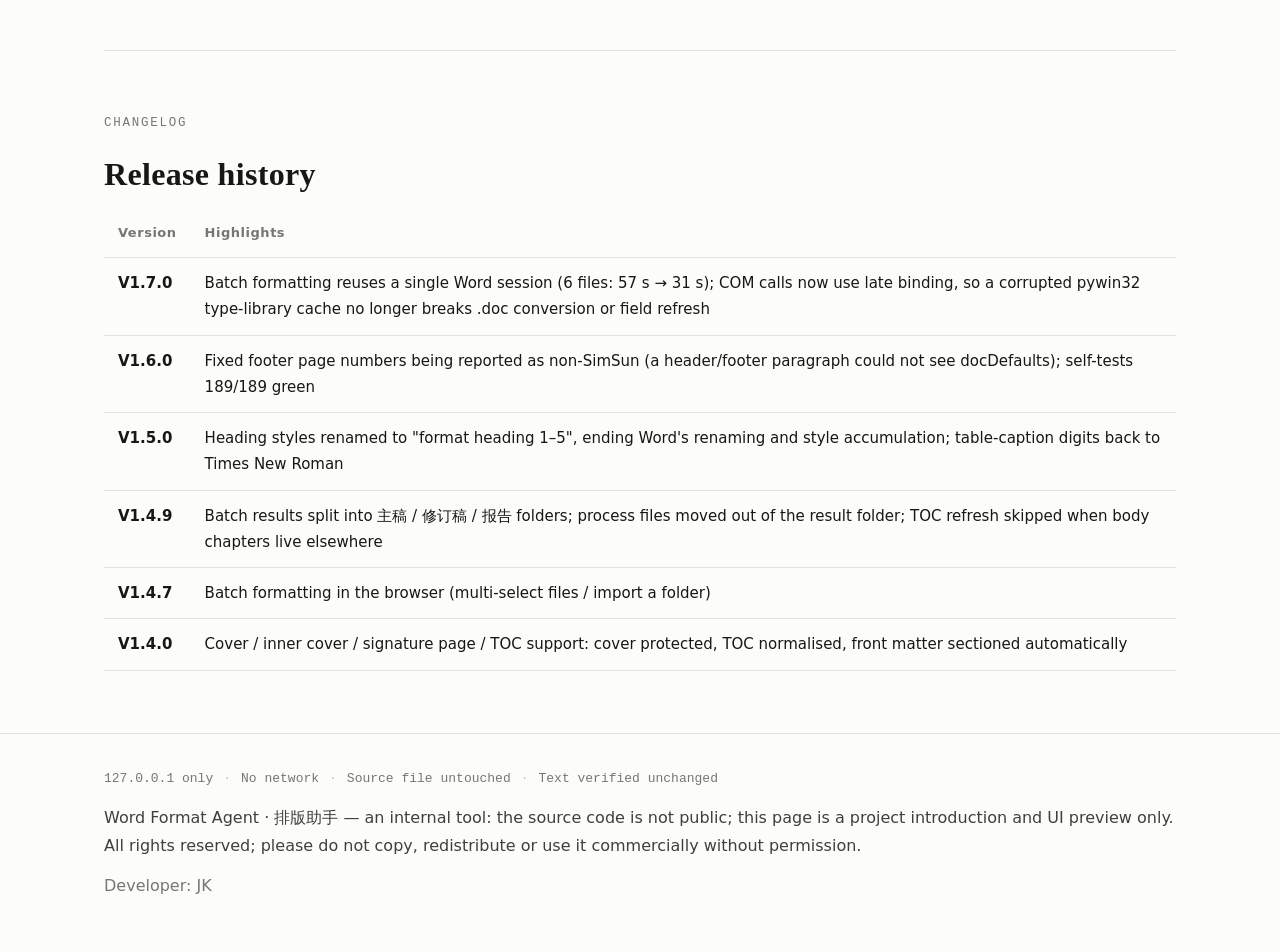
==== commit 9bb2953b: "更新介绍页与配图（12 个文件）" ====
--- a/en.html
+++ b/en.html
@@ -199,6 +199,7 @@
     <table>
       <thead><tr><th>Version</th><th>Highlights</th></tr></thead>
       <tbody>
+        <tr><td><b>V1.7.0</b></td><td>Batch formatting reuses a single Word session (6 files: 57 s → 31 s); COM calls now use late binding, so a corrupted pywin32 type-library cache no longer breaks .doc conversion or field refresh</td></tr>
         <tr><td><b>V1.6.0</b></td><td>Fixed footer page numbers being reported as non-SimSun (a header/footer paragraph could not see docDefaults); self-tests 189/189 green</td></tr>
         <tr><td><b>V1.5.0</b></td><td>Heading styles renamed to "format heading 1–5", ending Word's renaming and style accumulation; table-caption digits back to Times New Roman</td></tr>
         <tr><td><b>V1.4.9</b></td><td>Batch results split into 主稿 / 修订稿 / 报告 folders; process files moved out of the result folder; TOC refresh skipped when body chapters live elsewhere</td></tr>
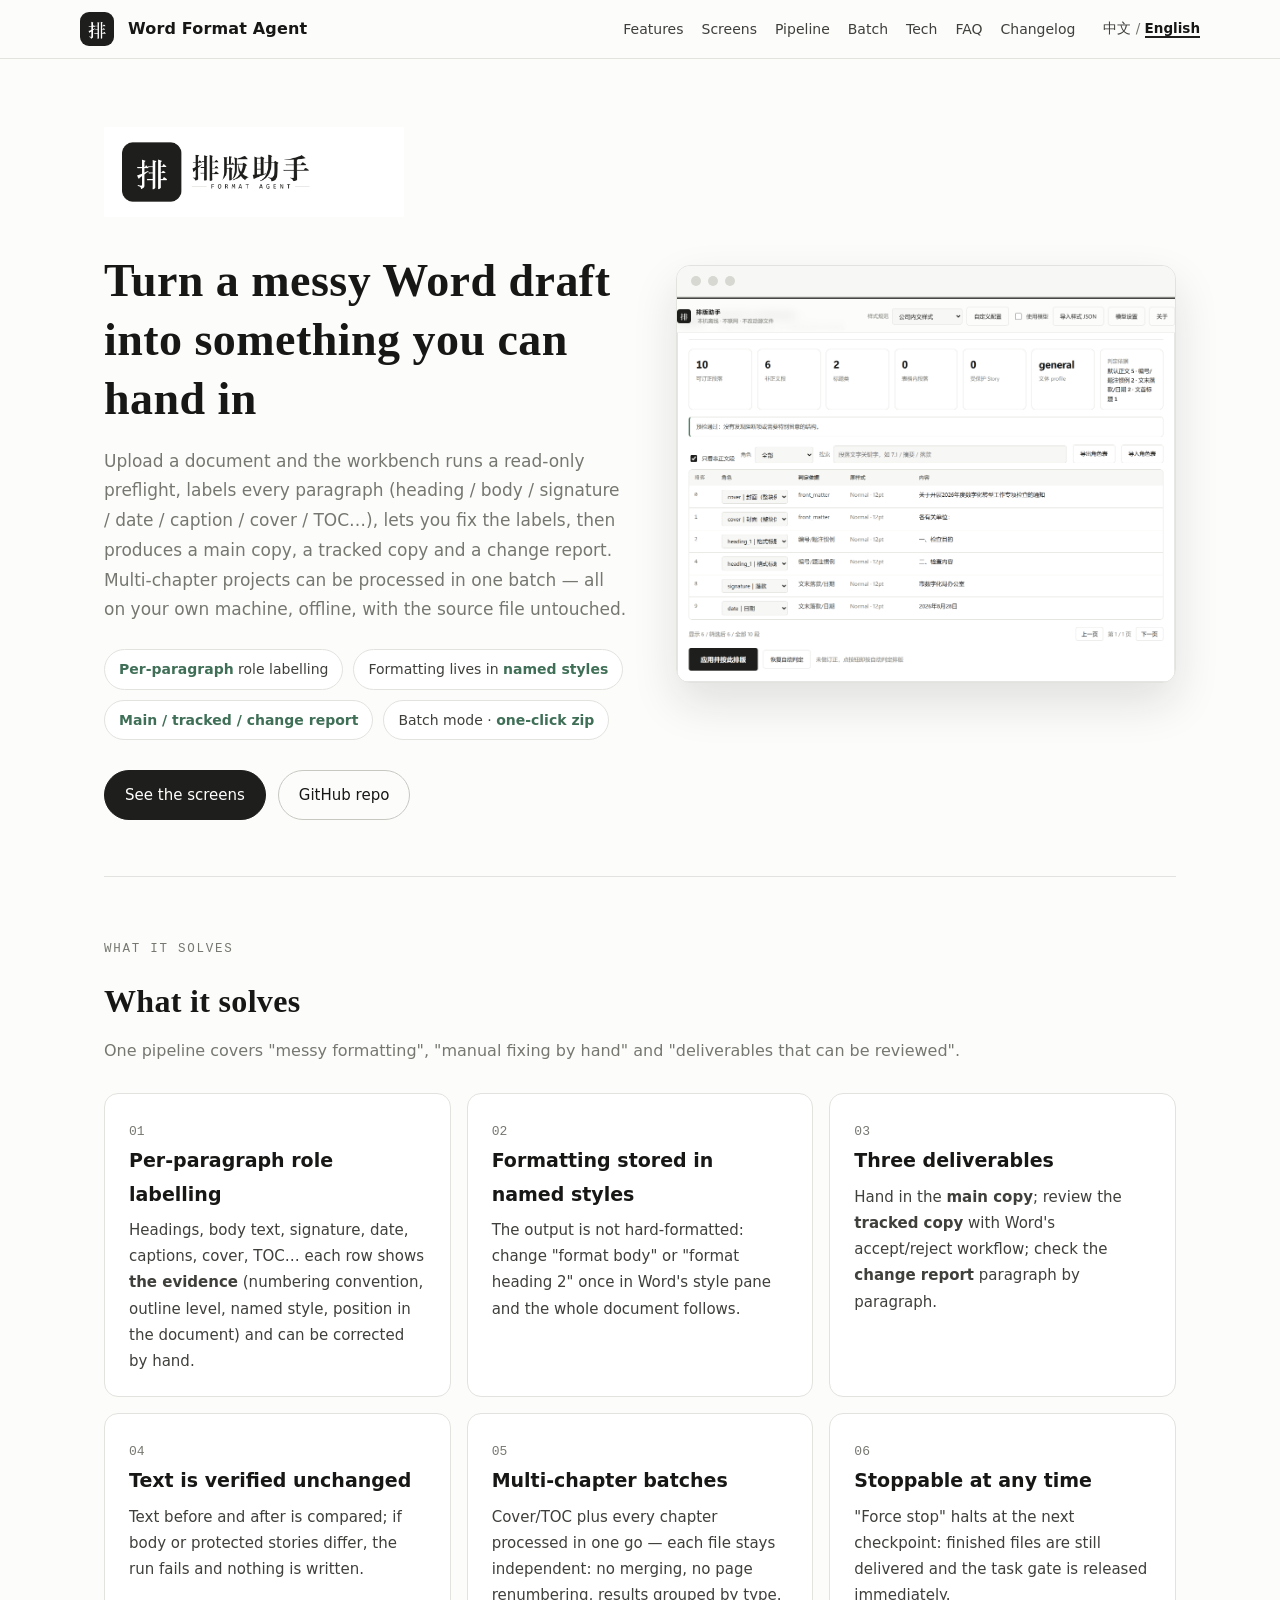
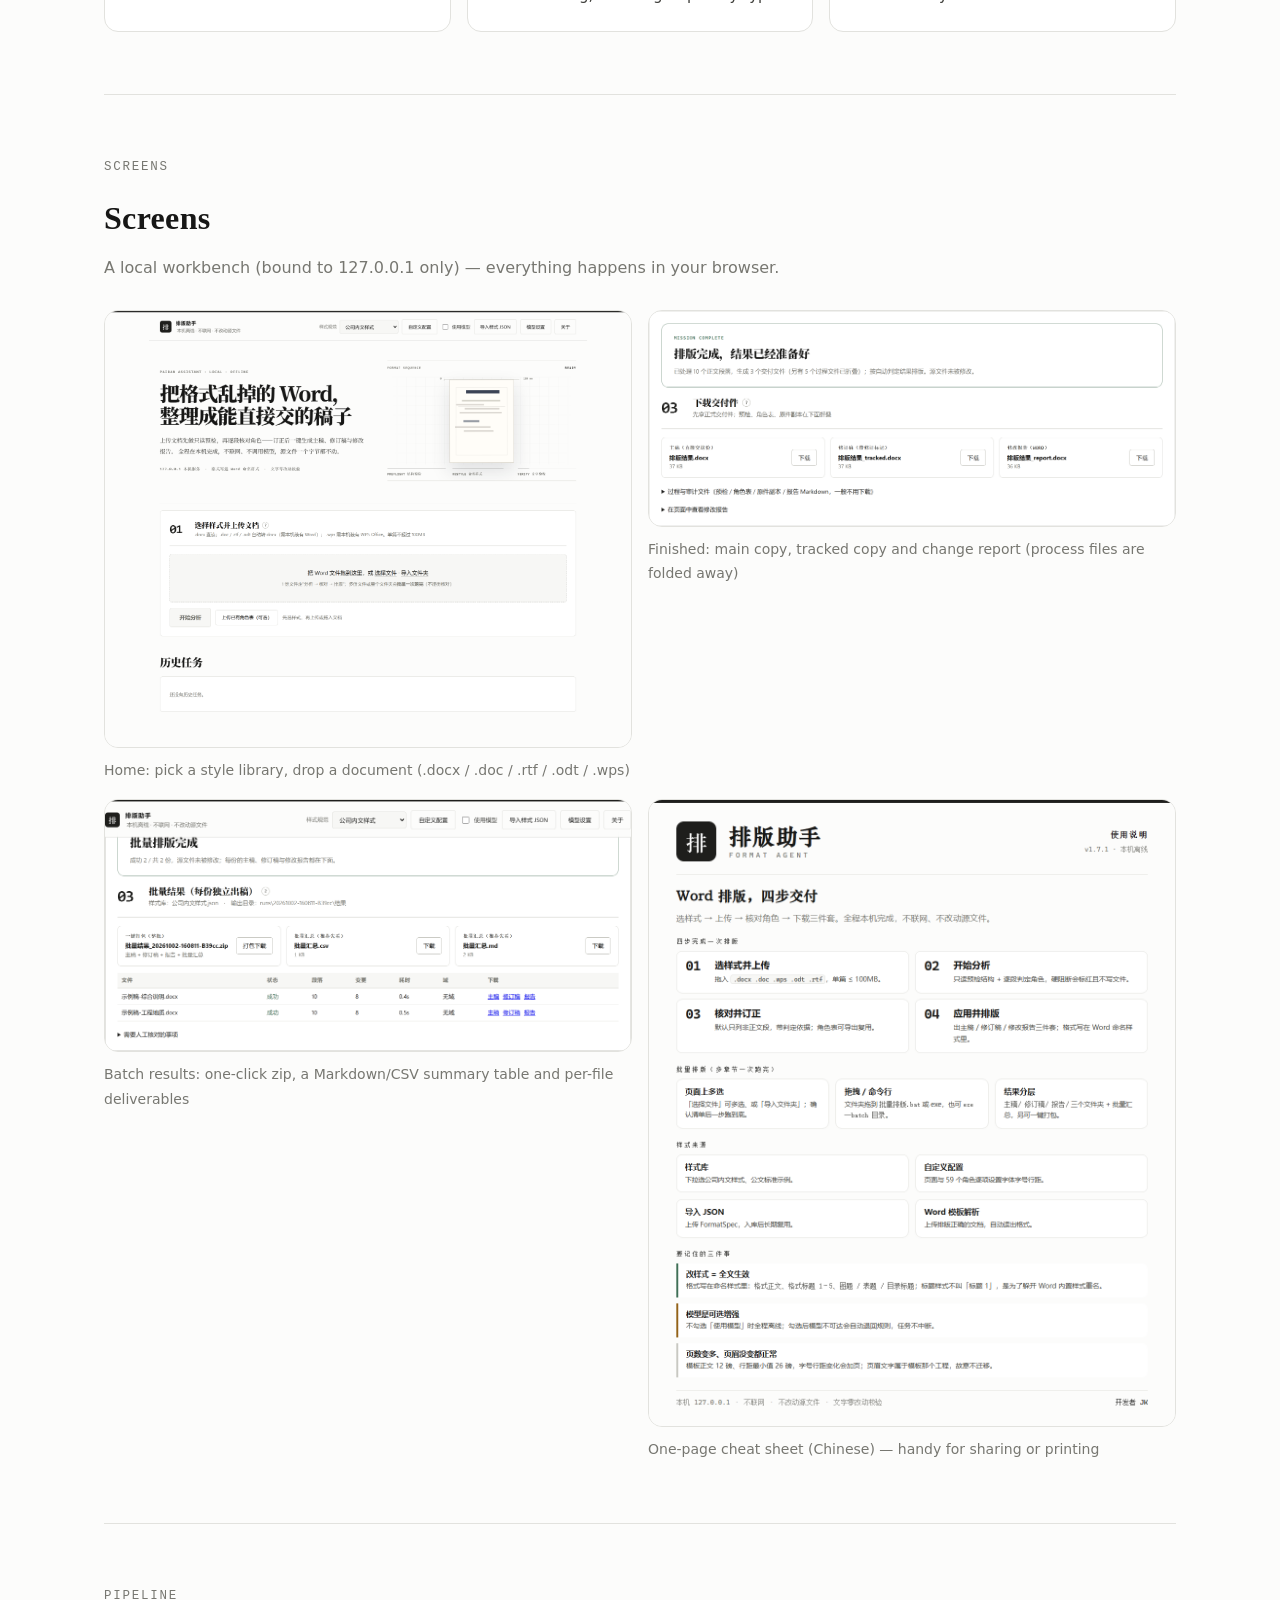
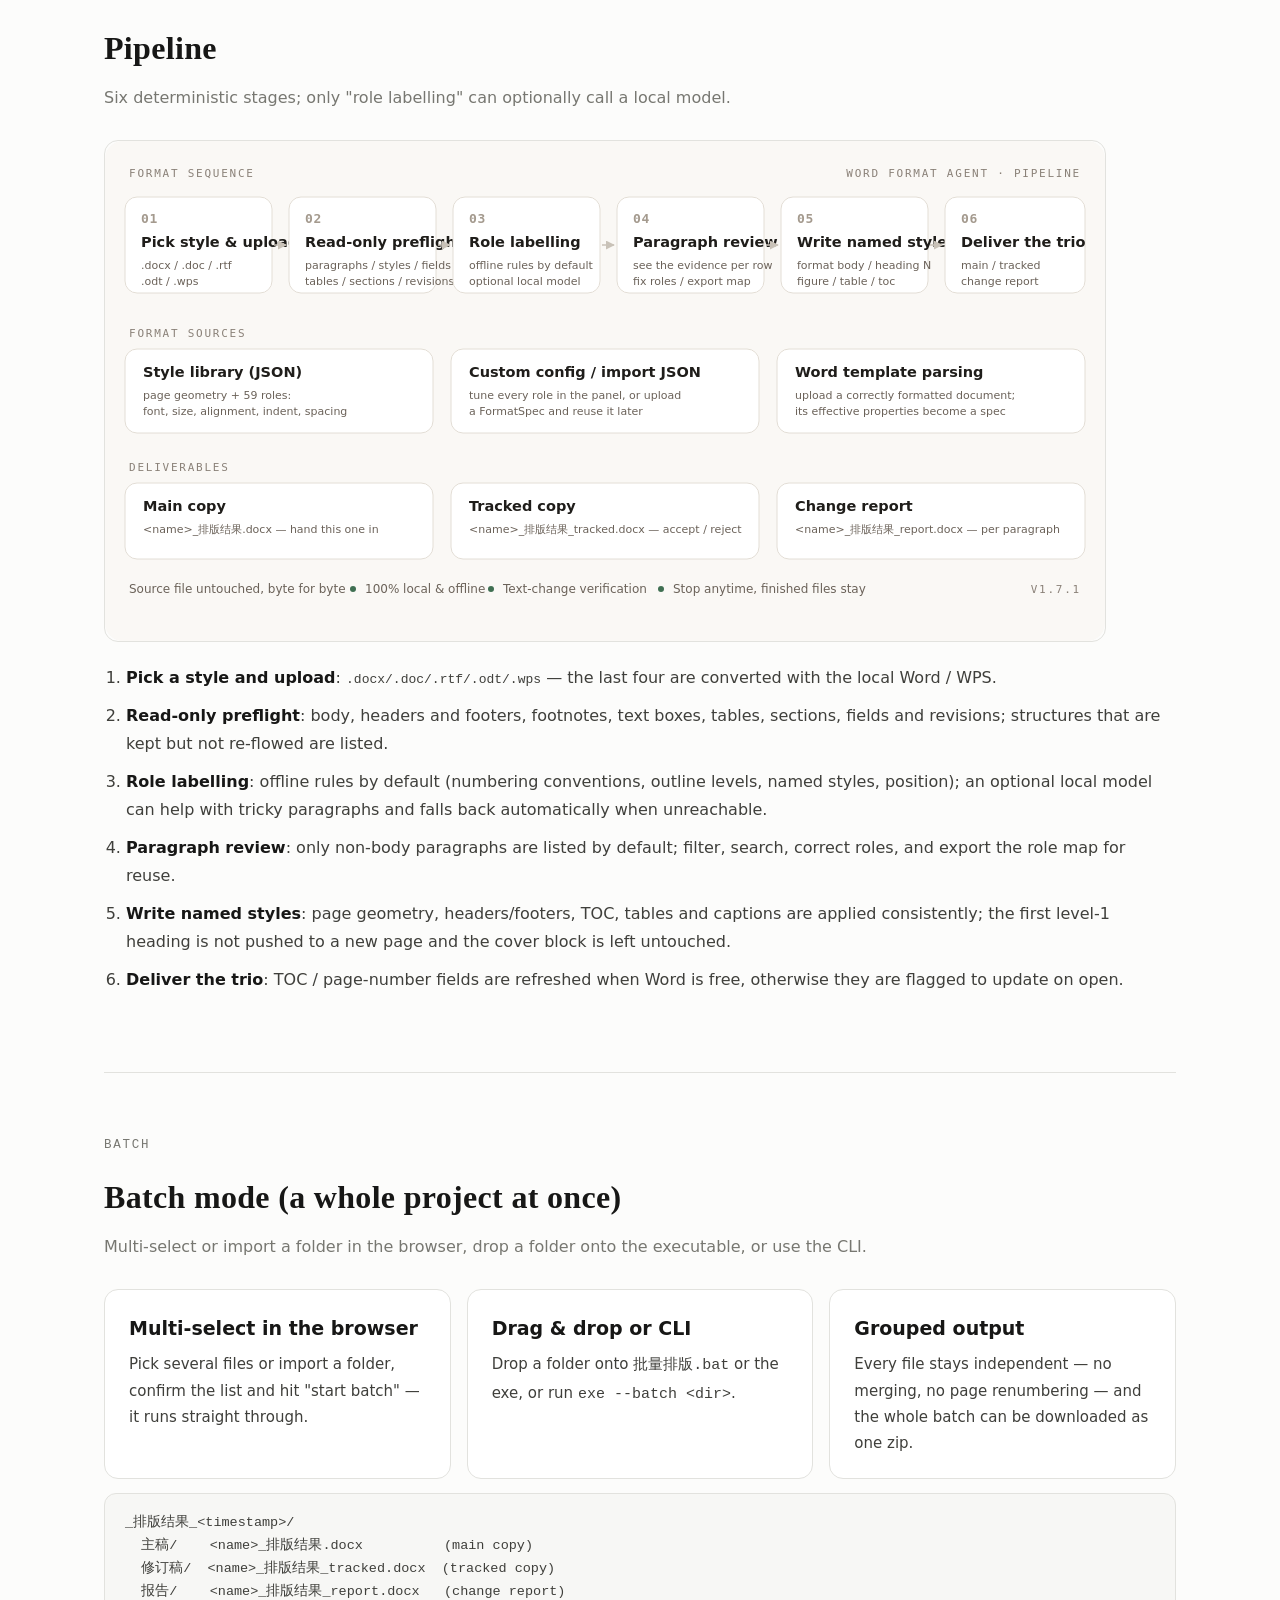
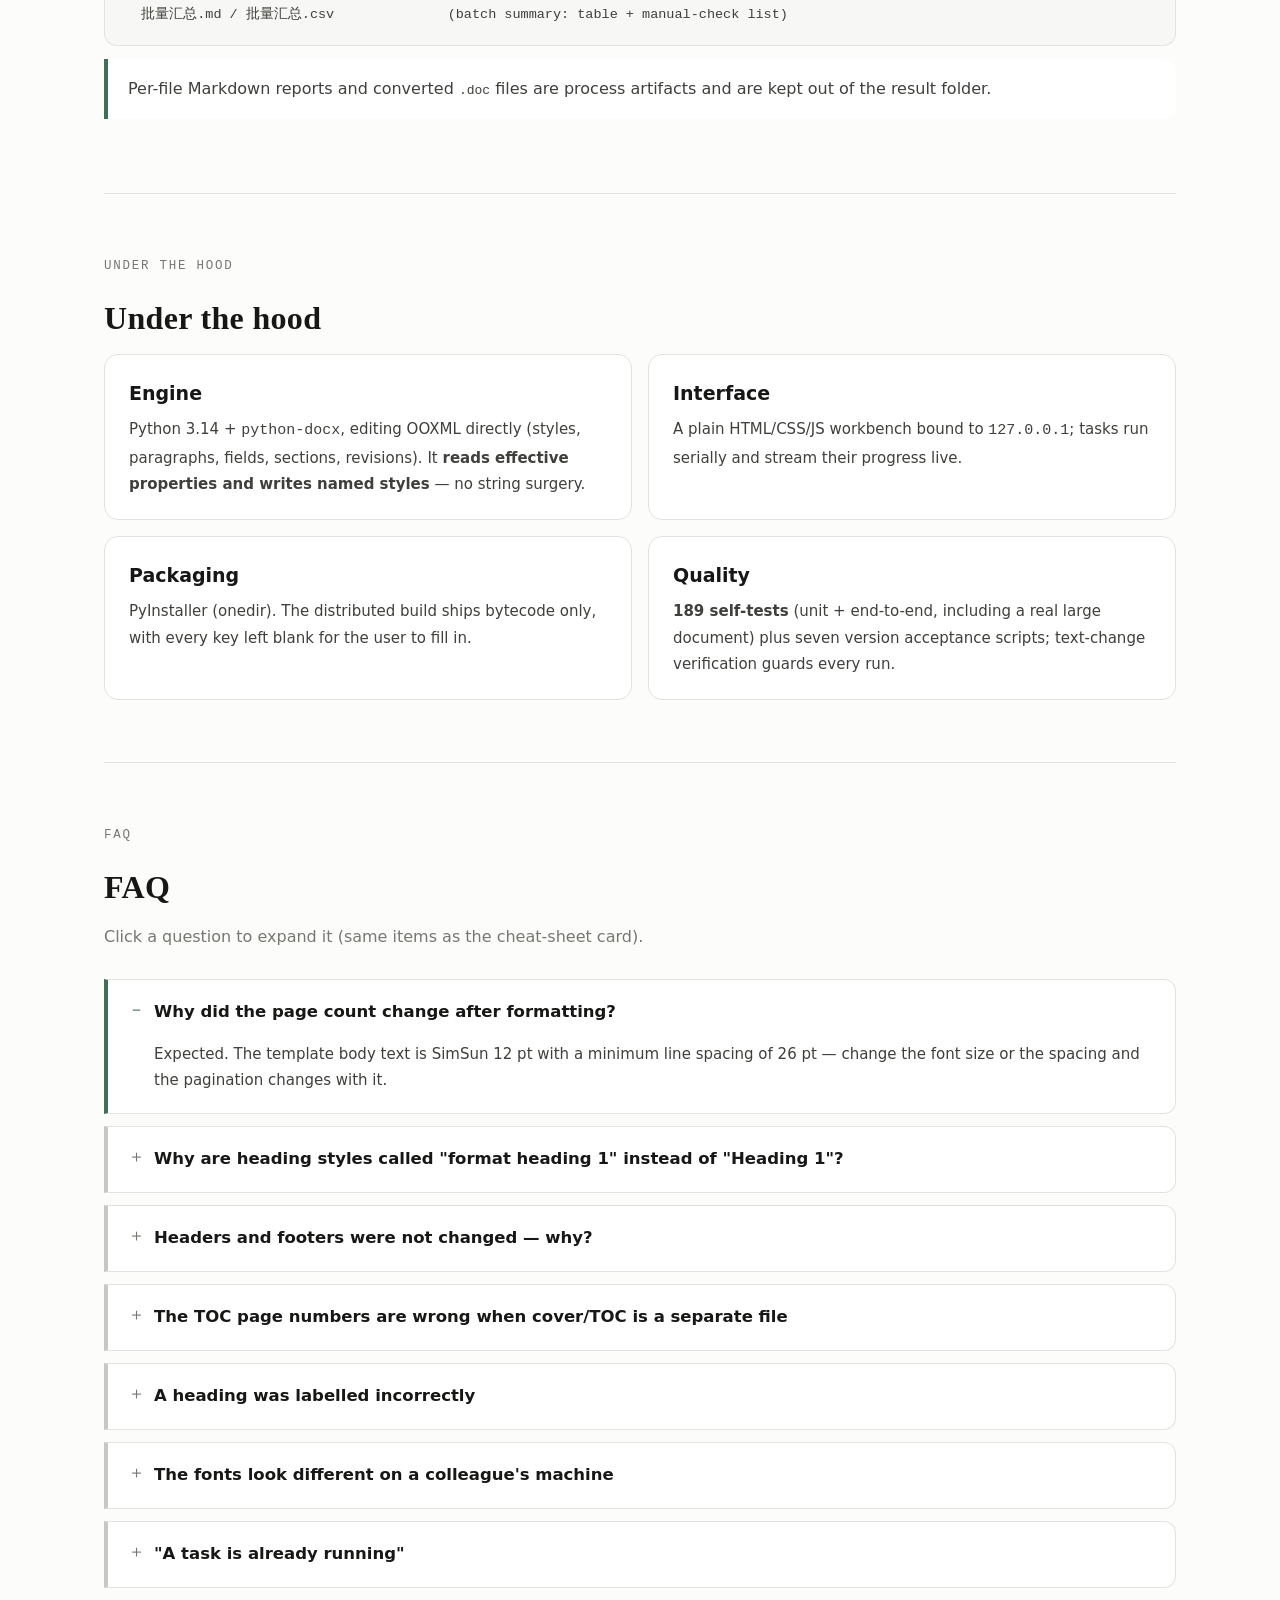
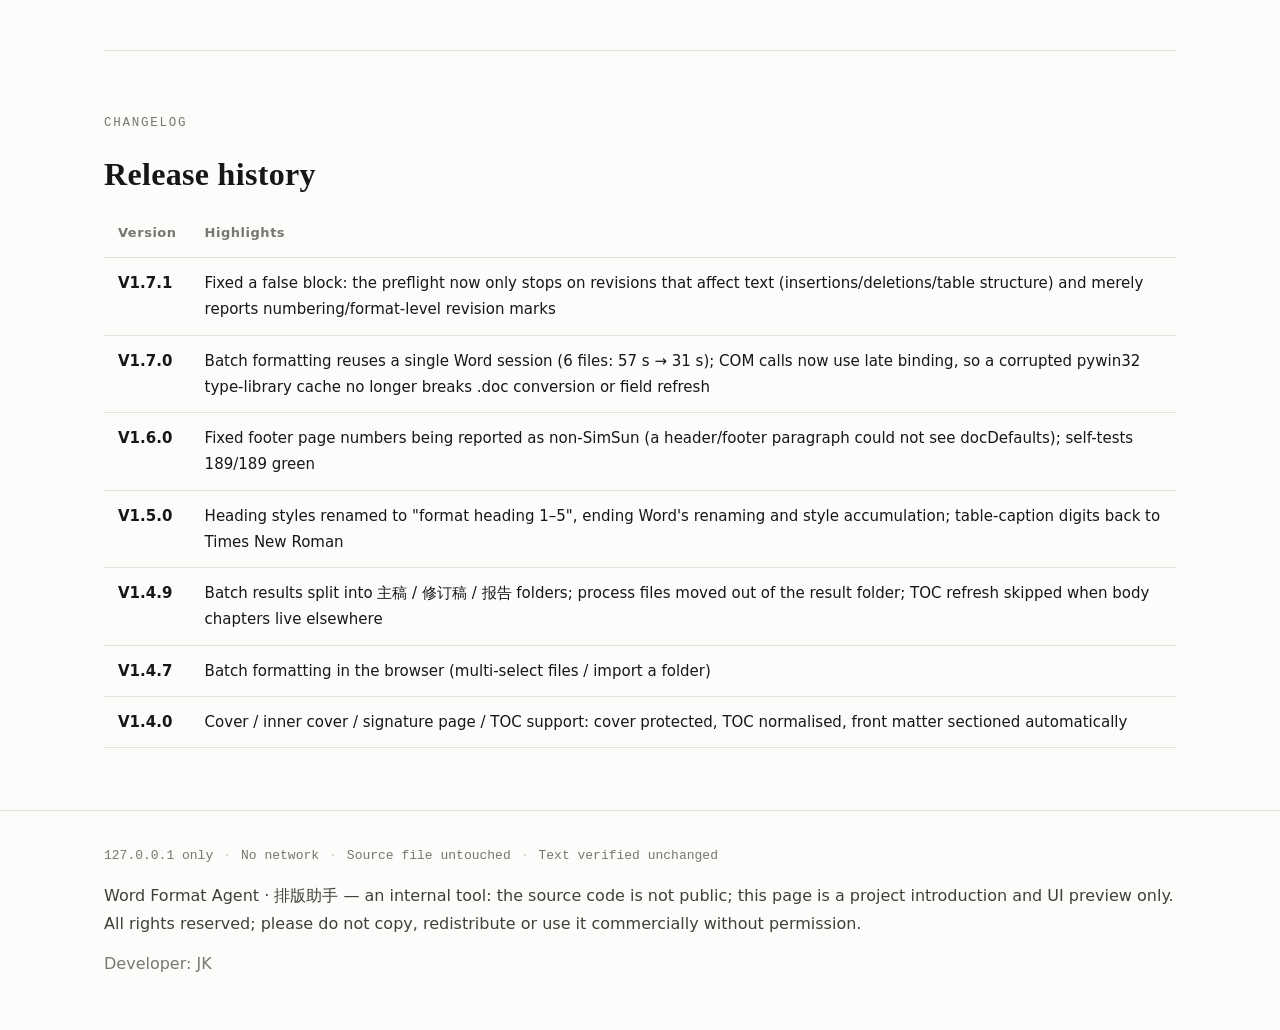
==== commit 2c06de21: "更新介绍页与配图（12 个文件）" ====
--- a/en.html
+++ b/en.html
@@ -199,6 +199,7 @@
     <table>
       <thead><tr><th>Version</th><th>Highlights</th></tr></thead>
       <tbody>
+        <tr><td><b>V1.7.1</b></td><td>Fixed a false block: the preflight now only stops on revisions that affect text (insertions/deletions/table structure) and merely reports numbering/format-level revision marks</td></tr>
         <tr><td><b>V1.7.0</b></td><td>Batch formatting reuses a single Word session (6 files: 57 s → 31 s); COM calls now use late binding, so a corrupted pywin32 type-library cache no longer breaks .doc conversion or field refresh</td></tr>
         <tr><td><b>V1.6.0</b></td><td>Fixed footer page numbers being reported as non-SimSun (a header/footer paragraph could not see docDefaults); self-tests 189/189 green</td></tr>
         <tr><td><b>V1.5.0</b></td><td>Heading styles renamed to "format heading 1–5", ending Word's renaming and style accumulation; table-caption digits back to Times New Roman</td></tr>
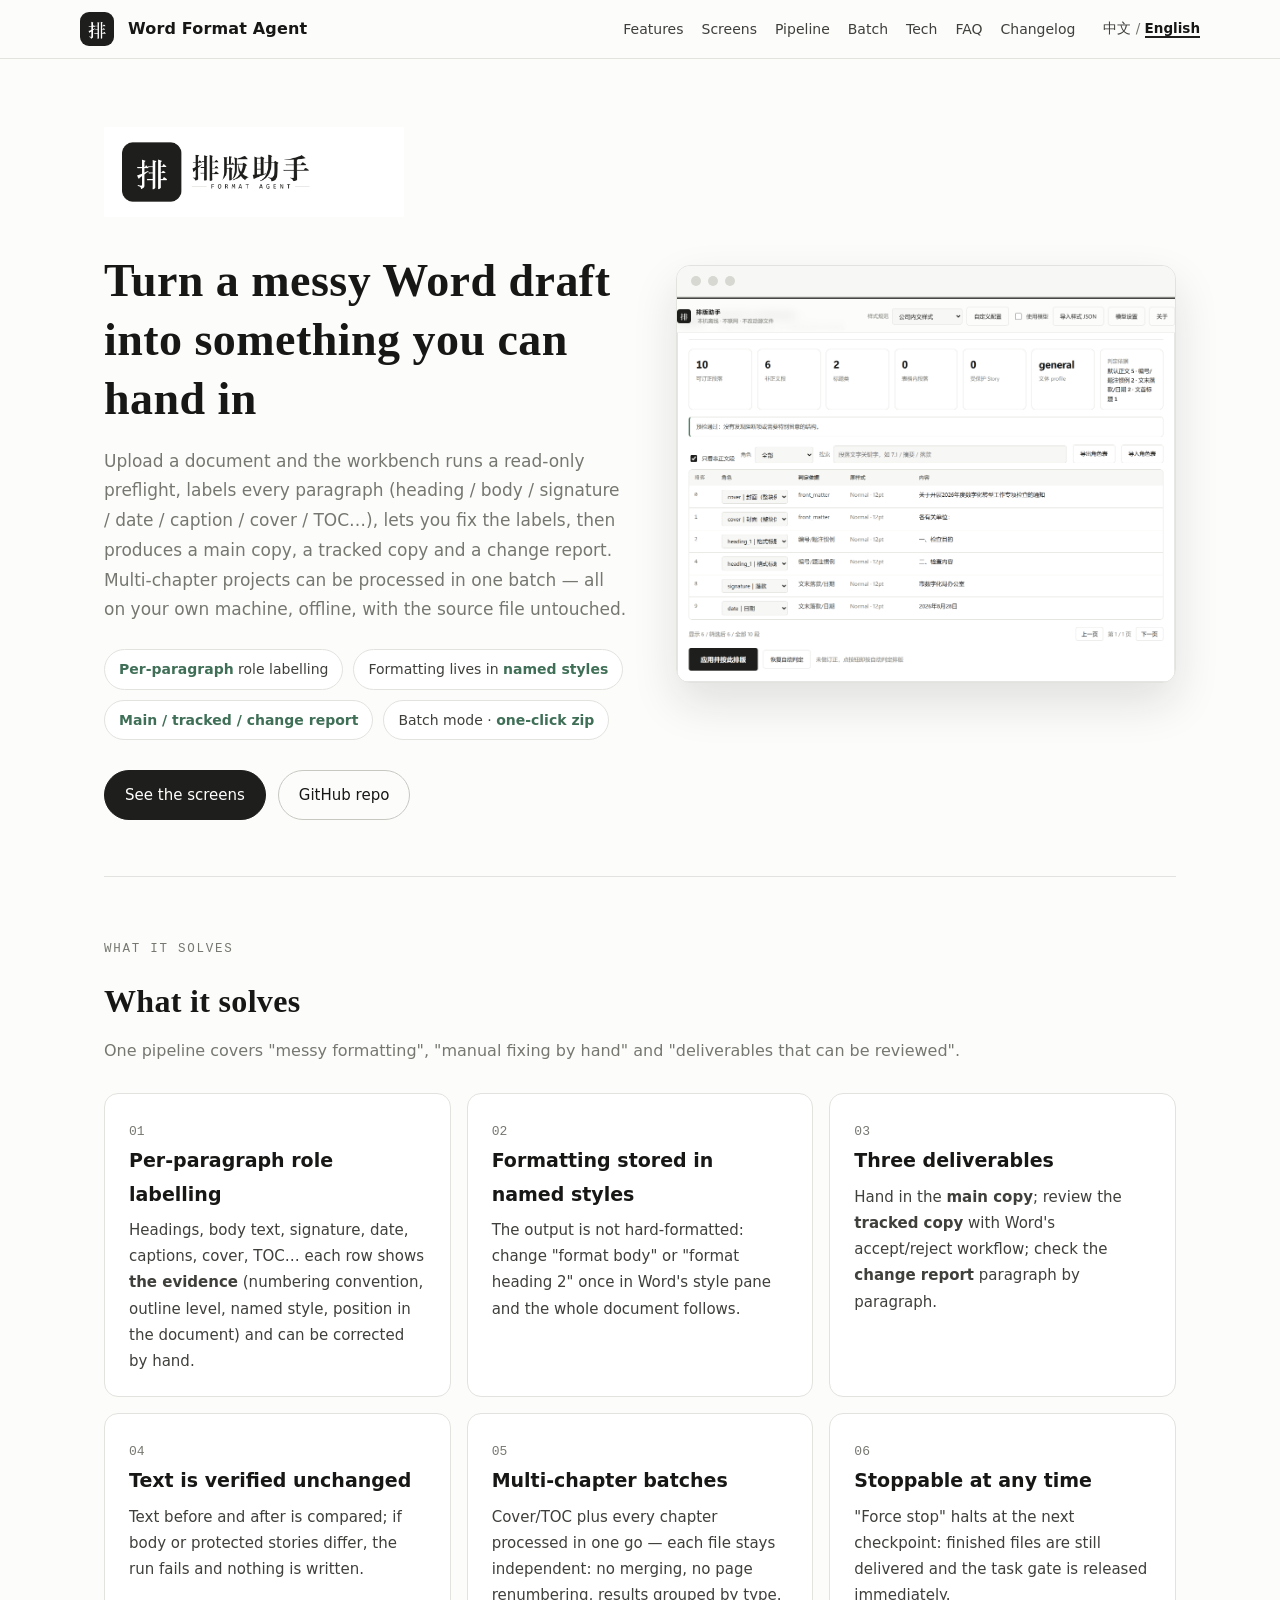
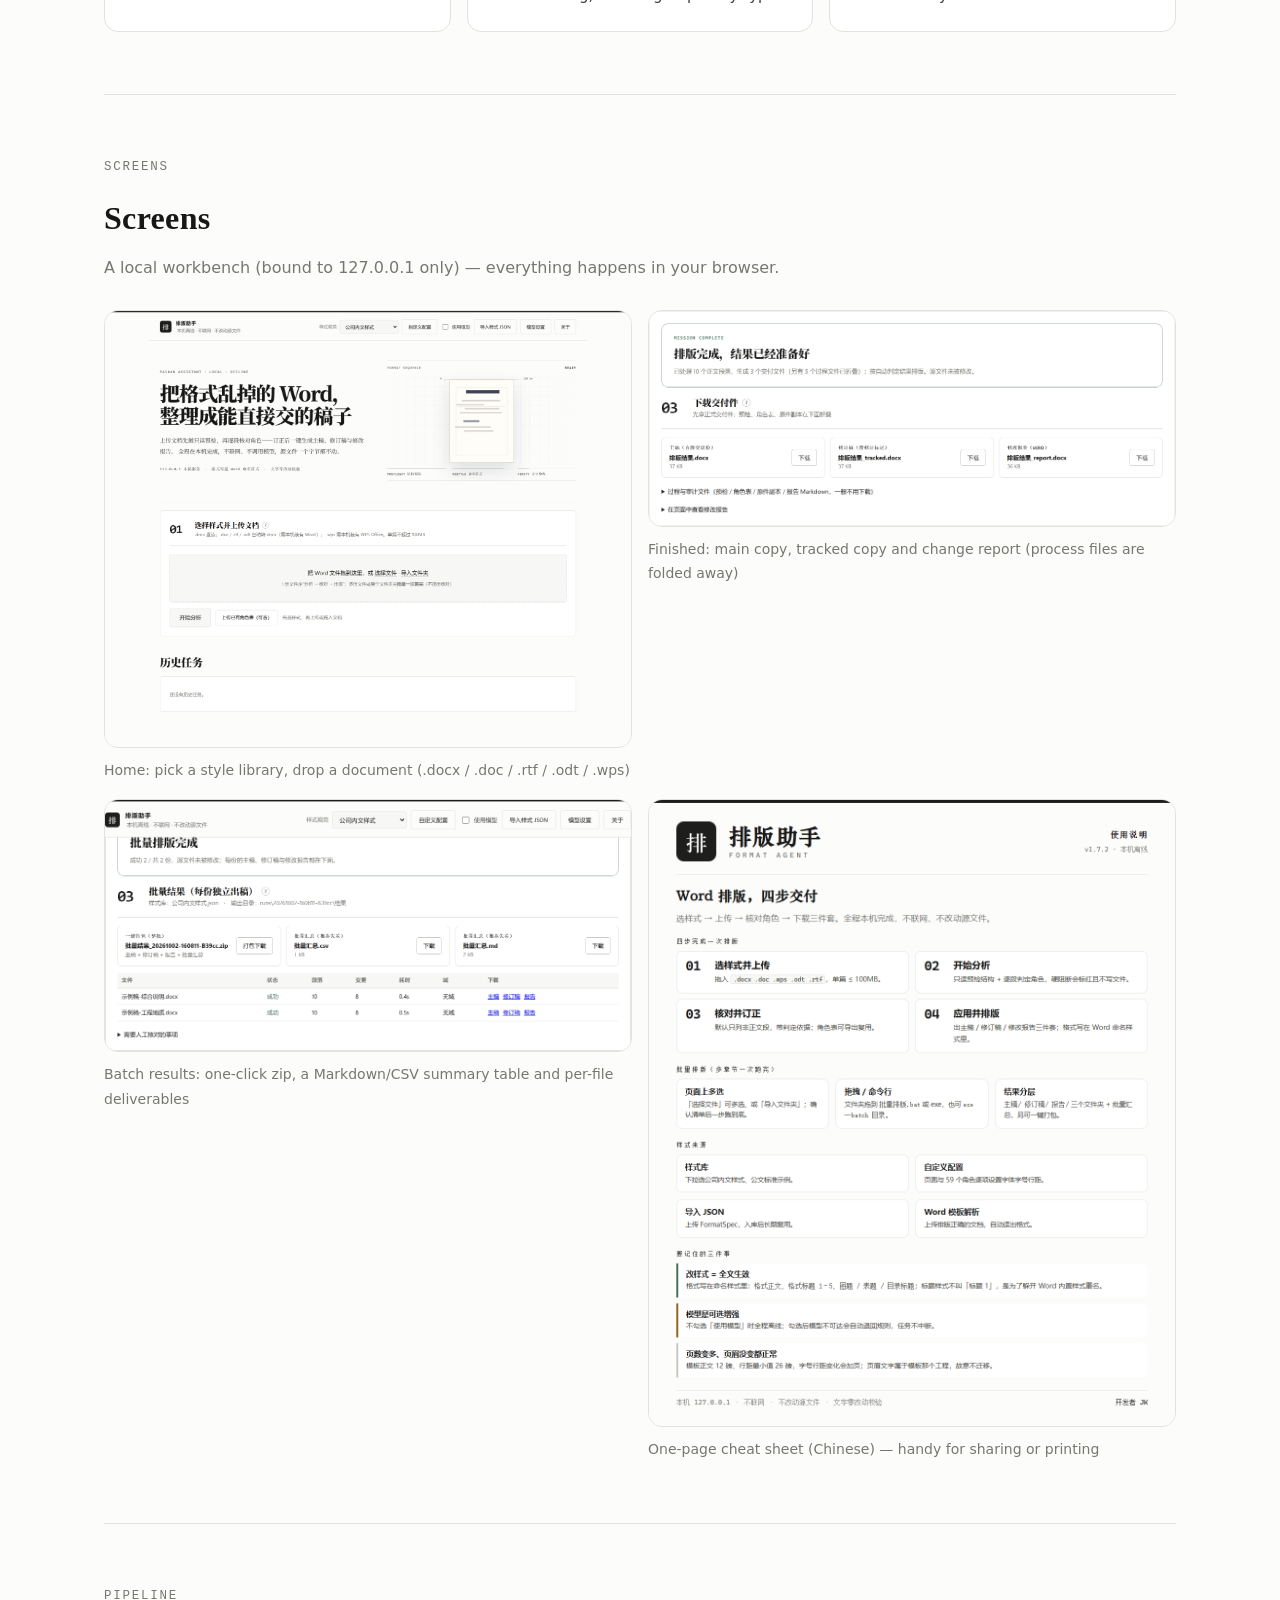
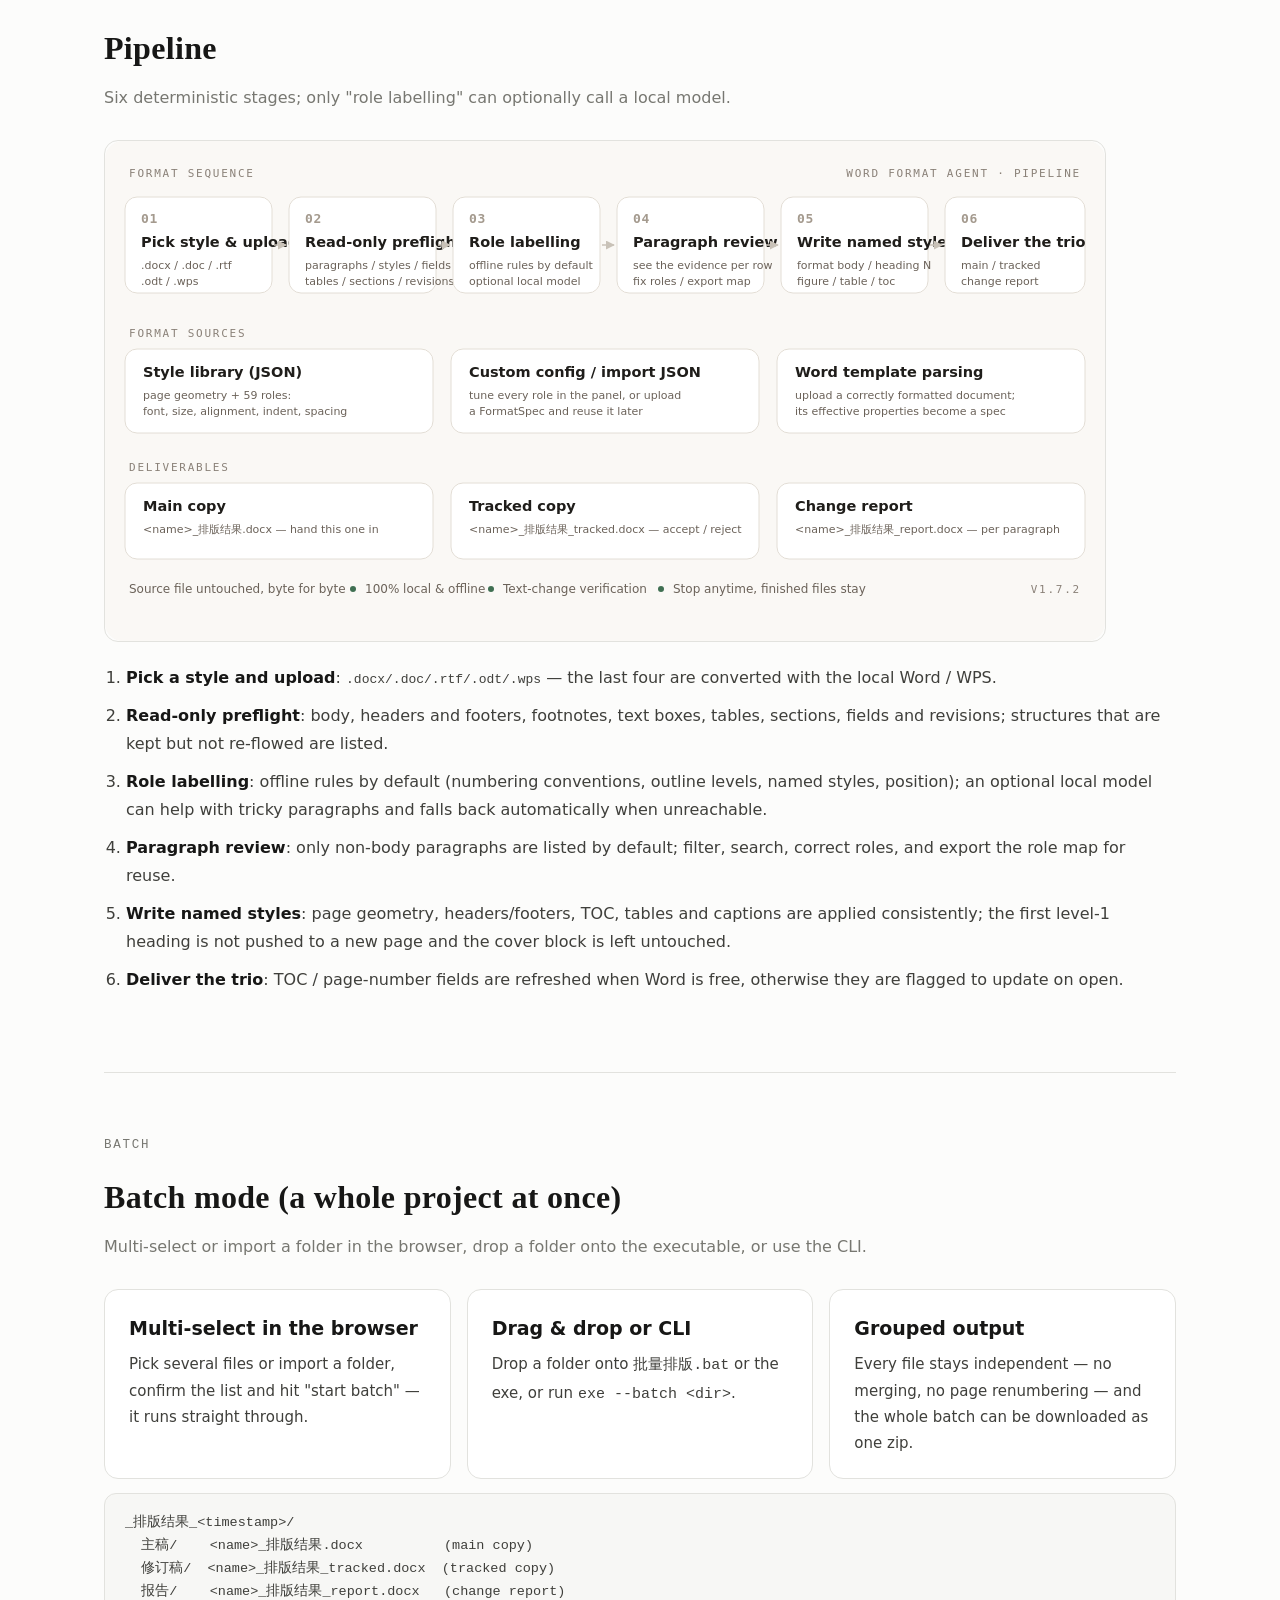
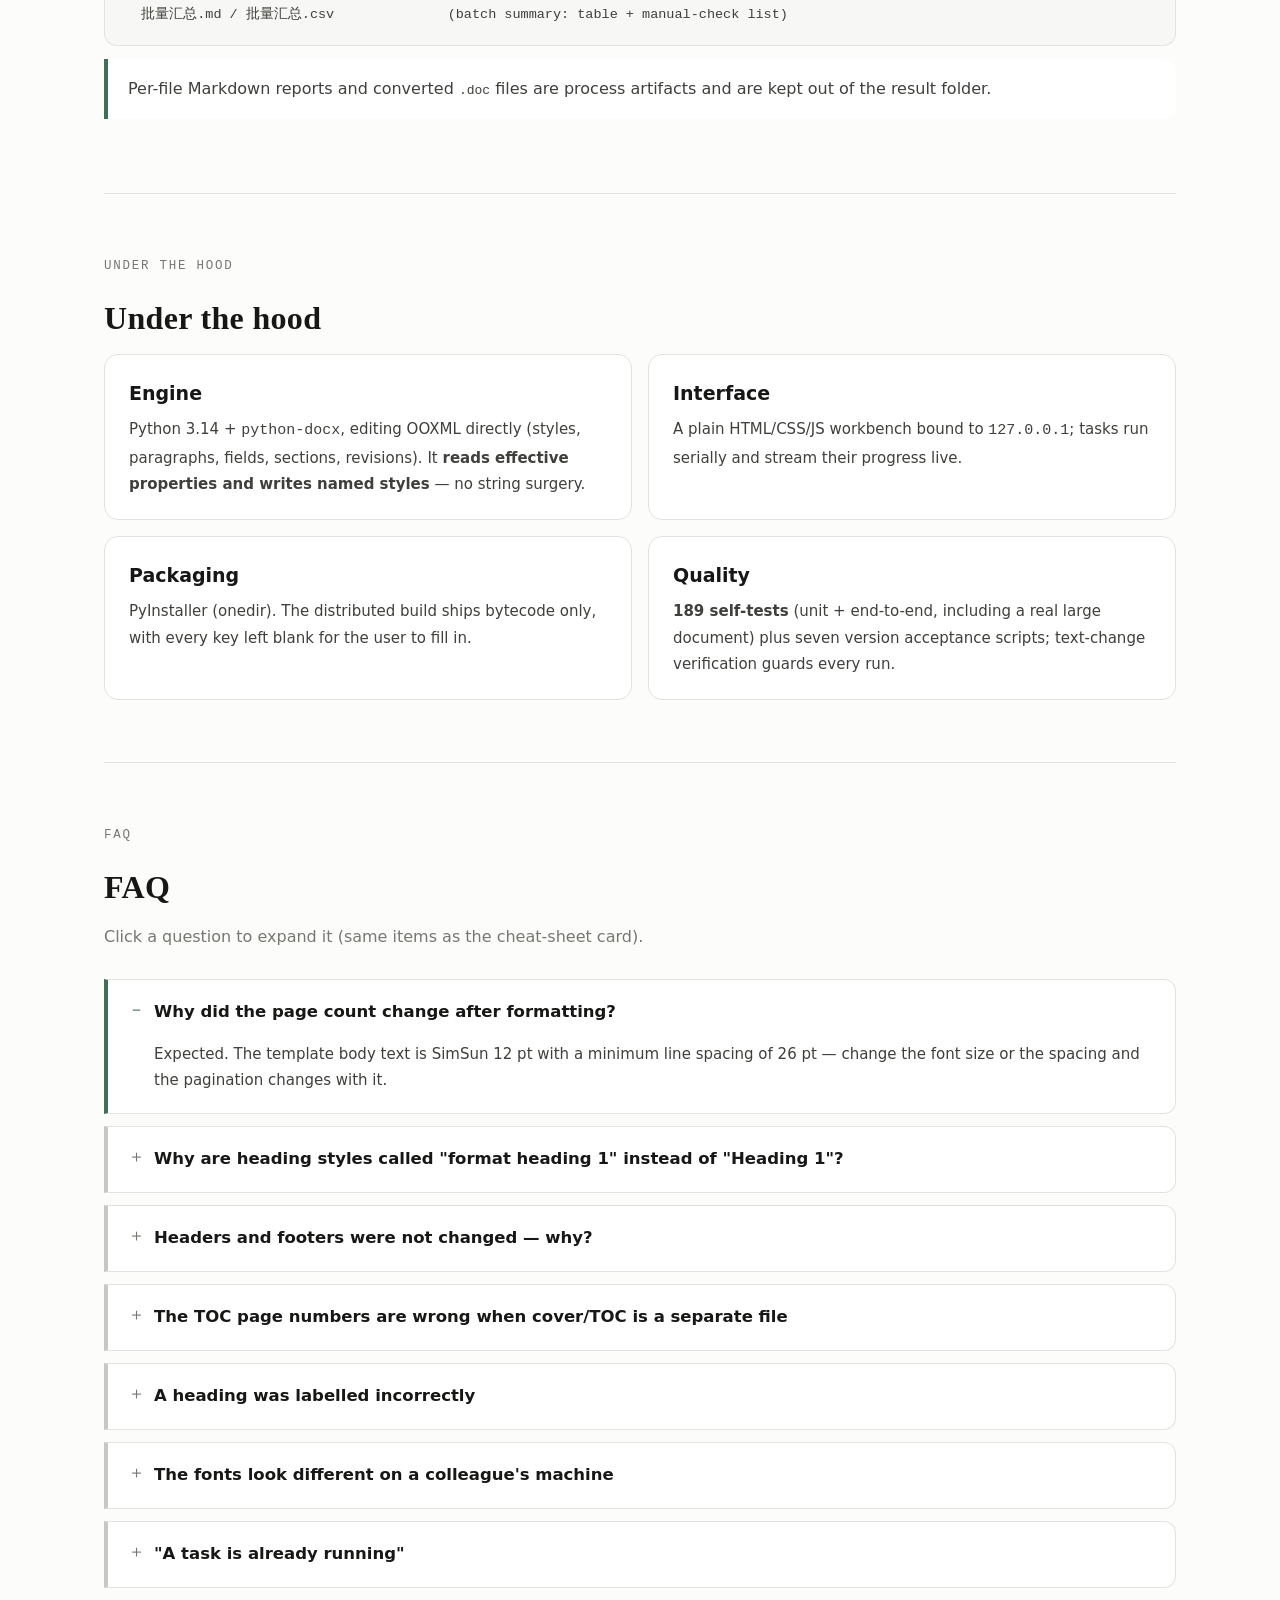
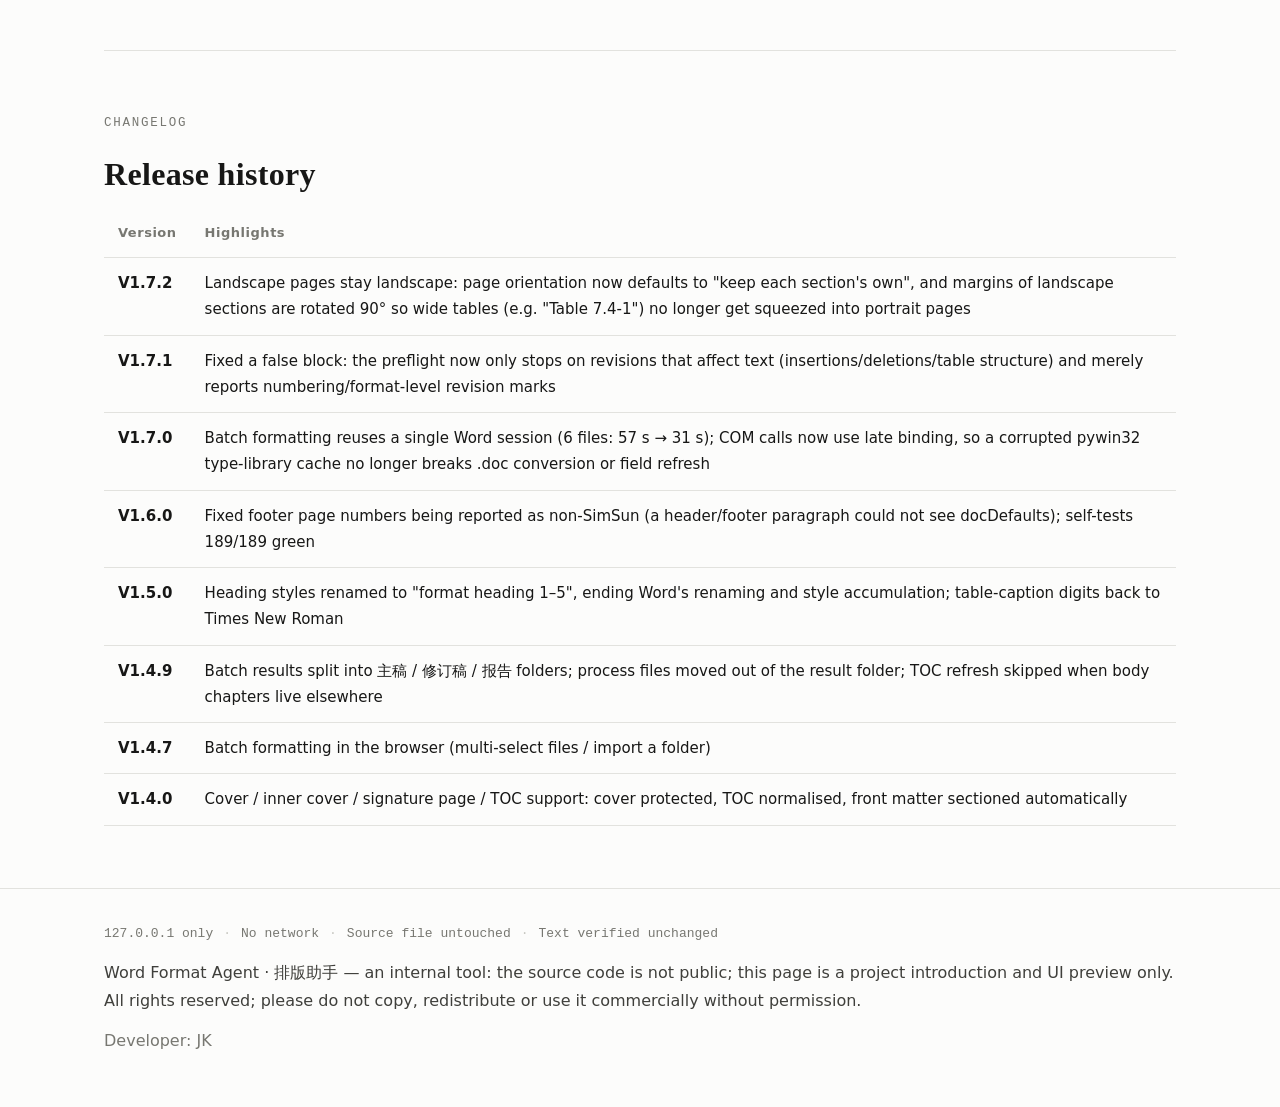
==== commit 42f68c83: "更新介绍页与配图（12 个文件）" ====
--- a/en.html
+++ b/en.html
@@ -199,7 +199,8 @@
     <table>
       <thead><tr><th>Version</th><th>Highlights</th></tr></thead>
       <tbody>
-        <tr><td><b>V1.7.1</b></td><td>Fixed a false block: the preflight now only stops on revisions that affect text (insertions/deletions/table structure) and merely reports numbering/format-level revision marks</td></tr>
+    <tr><td><b>V1.7.2</b></td><td>Landscape pages stay landscape: page orientation now defaults to "keep each section's own", and margins of landscape sections are rotated 90° so wide tables (e.g. "Table 7.4-1") no longer get squeezed into portrait pages</td></tr>
+    <tr><td><b>V1.7.1</b></td><td>Fixed a false block: the preflight now only stops on revisions that affect text (insertions/deletions/table structure) and merely reports numbering/format-level revision marks</td></tr>
         <tr><td><b>V1.7.0</b></td><td>Batch formatting reuses a single Word session (6 files: 57 s → 31 s); COM calls now use late binding, so a corrupted pywin32 type-library cache no longer breaks .doc conversion or field refresh</td></tr>
         <tr><td><b>V1.6.0</b></td><td>Fixed footer page numbers being reported as non-SimSun (a header/footer paragraph could not see docDefaults); self-tests 189/189 green</td></tr>
         <tr><td><b>V1.5.0</b></td><td>Heading styles renamed to "format heading 1–5", ending Word's renaming and style accumulation; table-caption digits back to Times New Roman</td></tr>
